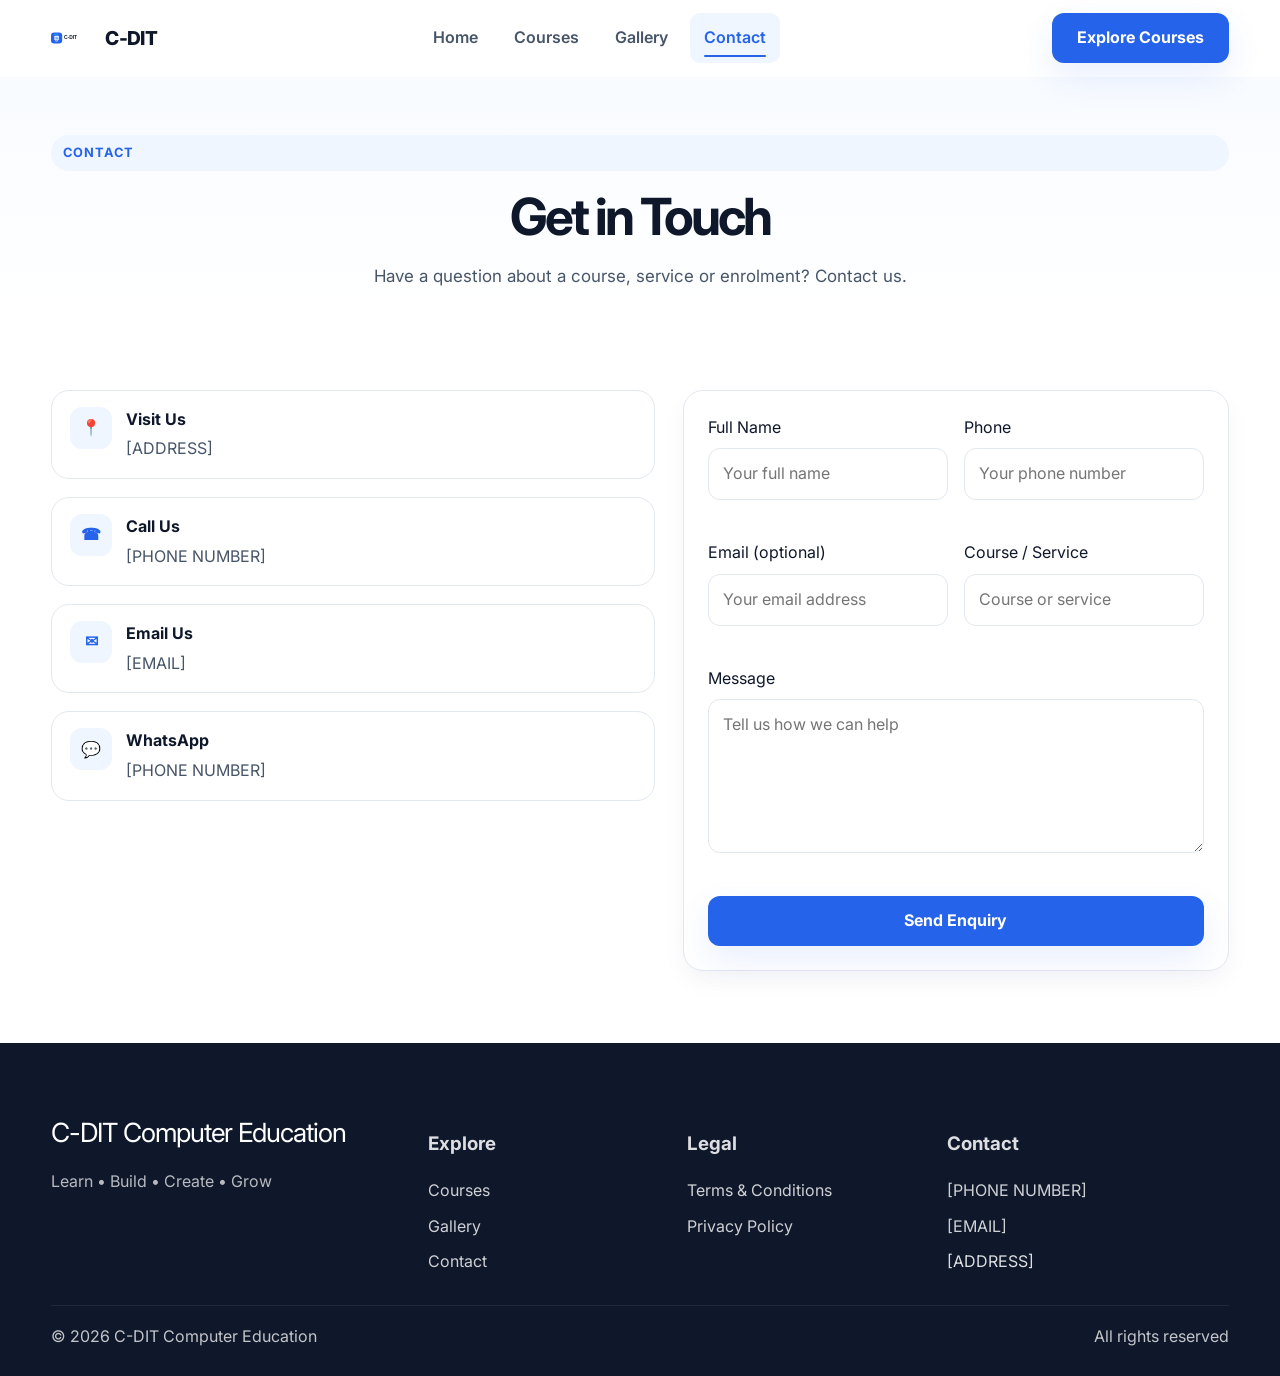
==== contact/index.html @ 84445de3 "firdt" ====
<!DOCTYPE html>
<html lang="en">
  <head>
    <meta charset="UTF-8" />
    <meta name="viewport" content="width=device-width, initial-scale=1.0" />
    <title>Get in Touch | C-DIT Computer Education</title>
    <meta name="description" content="Contact C-DIT Computer Education for course information, digital services, and enrolment guidance." />
    <link rel="icon" type="image/svg+xml" href="../assets/logo.svg" />
    <link rel="preconnect" href="https://fonts.googleapis.com" />
    <link rel="preconnect" href="https://fonts.gstatic.com" crossorigin />
    <link href="https://fonts.googleapis.com/css2?family=Inter:wght@400;500;600;700;800;900&display=swap" rel="stylesheet" />
    <link rel="stylesheet" href="../styles.css" />
  </head>
  <body>
    <header class="site-header" id="site-header">
      <div class="container header-inner">
        <a href="../index.html" class="brand"><img src="../assets/logo.svg" alt="C-DIT logo" class="brand-mark" /><span class="brand-text">C-DIT</span></a>
        <nav class="nav" aria-label="Main navigation">
          <a href="../index.html">Home</a>
          <a href="../courses/index.html">Courses</a>
          <a href="../gallery/index.html">Gallery</a>
          <a href="index.html" class="active">Contact</a>
        </nav>
        <a href="../courses/index.html" class="btn btn-primary nav-cta">Explore Courses</a>
        <button class="nav-toggle" aria-label="Open menu" aria-expanded="false">☰</button>
      </div>
      <div class="mobile-nav" id="mobile-nav">
        <div class="container mobile-nav-inner">
          <a href="../index.html">Home</a>
          <a href="../courses/index.html">Courses</a>
          <a href="../gallery/index.html">Gallery</a>
          <a href="index.html" class="active">Contact</a>
          <a href="../courses/index.html" class="btn btn-primary">Explore Courses</a>
        </div>
      </div>
    </header>

    <main>
      <section class="page-hero page-hero-compact">
        <div class="container page-hero-inner">
          <span class="eyebrow">Contact</span>
          <h1>Get in Touch</h1>
          <p class="section-intro" style="margin: 0 auto;">Have a question about a course, service or enrolment? Contact us.</p>
        </div>
      </section>

      <section class="section-small">
        <div class="container">
          <div class="contact-grid">
            <div class="contact-list">
              <div class="contact-card">
                <div class="contact-icon">📍</div>
                <div>
                  <strong>Visit Us</strong>
                  <span>[ADDRESS]</span>
                </div>
              </div>
              <div class="contact-card">
                <div class="contact-icon">☎</div>
                <div>
                  <strong>Call Us</strong>
                  <a href="tel:[PHONE NUMBER]">[PHONE NUMBER]</a>
                </div>
              </div>
              <div class="contact-card">
                <div class="contact-icon">✉</div>
                <div>
                  <strong>Email Us</strong>
                  <a href="mailto:[EMAIL]">[EMAIL]</a>
                </div>
              </div>
              <div class="contact-card">
                <div class="contact-icon">💬</div>
                <div>
                  <strong>WhatsApp</strong>
                  <a href="https://wa.me/[PHONE NUMBER]">[PHONE NUMBER]</a>
                </div>
              </div>
            </div>

            <form class="enquiry-form" id="contact-form" novalidate>
              <div class="form-grid">
                <div class="field-group">
                  <label for="contact-name">Full Name</label>
                  <input id="contact-name" class="field" name="name" type="text" placeholder="Your full name" />
                  <div class="error-text" data-error-for="name"></div>
                </div>
                <div class="field-group">
                  <label for="contact-phone">Phone</label>
                  <input id="contact-phone" class="field" name="phone" type="tel" placeholder="Your phone number" />
                  <div class="error-text" data-error-for="phone"></div>
                </div>
                <div class="field-group">
                  <label for="contact-email">Email (optional)</label>
                  <input id="contact-email" class="field" name="email" type="email" placeholder="Your email address" />
                  <div class="error-text" data-error-for="email"></div>
                </div>
                <div class="field-group">
                  <label for="contact-course">Course / Service</label>
                  <input id="contact-course" class="field" name="course" type="text" placeholder="Course or service" />
                  <div class="error-text" data-error-for="course"></div>
                </div>
                <div class="field-group wide">
                  <label for="contact-message">Message</label>
                  <textarea id="contact-message" class="field" name="message" rows="5" placeholder="Tell us how we can help"></textarea>
                  <div class="error-text" data-error-for="message"></div>
                </div>
              </div>
              <button type="submit" class="btn btn-primary" style="margin-top: 18px; width: 100%;">Send Enquiry</button>
              <div class="form-success" id="contact-success">Thanks! Your message has been prepared. Please use the contact details above for direct follow-up.</div>
            </form>
          </div>
        </div>
      </section>
    </main>

    <footer class="site-footer">
      <div class="container">
        <div class="footer-grid">
          <div>
            <div class="footer-brand">C-DIT Computer Education</div>
            <p class="footer-copy">Learn • Build • Create • Grow</p>
          </div>
          <div>
            <h3>Explore</h3>
            <ul class="footer-list">
              <li><a href="../courses/index.html">Courses</a></li>
              <li><a href="../gallery/index.html">Gallery</a></li>
              <li><a href="index.html">Contact</a></li>
            </ul>
          </div>
          <div>
            <h3>Legal</h3>
            <ul class="footer-list">
              <li><a href="../terms/index.html">Terms &amp; Conditions</a></li>
              <li><a href="../privacy/index.html">Privacy Policy</a></li>
            </ul>
          </div>
          <div>
            <h3>Contact</h3>
            <ul class="footer-list">
              <li><a href="tel:[PHONE NUMBER]">[PHONE NUMBER]</a></li>
              <li><a href="mailto:[EMAIL]">[EMAIL]</a></li>
              <li><span>[ADDRESS]</span></li>
            </ul>
          </div>
        </div>
        <div class="footer-meta"><span>© 2026 C-DIT Computer Education</span><span>All rights reserved</span></div>
      </div>
    </footer>

    <script src="../script.js"></script>
    <script>
      const validateField = (fieldName, value) => {
        const actual = (value || '').trim();
        if (fieldName === 'name' && actual.length < 2) return 'Please enter your name.';
        if (fieldName === 'phone' && actual.length < 7) return 'Please enter a valid phone number.';
        if (fieldName === 'course' && actual.length < 2) return 'Please tell us which course or service you need.';
        if (fieldName === 'message' && actual.length < 10) return 'Please add a short message.';
        if (fieldName === 'email' && actual && !/^[^\s@]+@[^\s@]+\.[^\s@]+$/.test(actual)) return 'Please enter a valid email address.';
        return '';
      };
      const contactForm = document.getElementById('contact-form');
      const successBox = document.getElementById('contact-success');
      contactForm.addEventListener('submit', (event) => {
        event.preventDefault();
        const entries = new FormData(contactForm);
        let hasError = false;
        [...entries.keys()].forEach((key) => {
          const value = String(entries.get(key) || '');
          const message = validateField(key, value);
          const input = document.querySelector(`[name="${key}"]`);
          const errorNode = document.querySelector(`[data-error-for="${key}"]`);
          if (input) input.classList.toggle('invalid', Boolean(message));
          if (errorNode) errorNode.textContent = message;
          if (message) hasError = true;
        });
        if (hasError) {
          successBox.classList.remove('visible');
          return;
        }
        successBox.classList.add('visible');
        contactForm.reset();
      });
    </script>
  </body>
</html>
---- styles.css ----
:root {
  --primary: #2563EB;
  --primary-dark: #1D4ED8;
  --primary-light: #DBEAFE;
  --primary-pale: #EFF6FF;
  --secondary: #06B6D4;
  --secondary-light: #ECFEFF;
  --accent: #38BDF8;
  --background: #FFFFFF;
  --surface: #F8FAFC;
  --surface-alt: #F1F5F9;
  --text-primary: #0F172A;
  --text-secondary: #475569;
  --text-muted: #64748B;
  --border: #E2E8F0;
  --success: #16A34A;
  --warning: #F59E0B;
  --error: #DC2626;
  --shadow-soft: 0 12px 30px rgba(15, 23, 42, 0.08);
  --shadow-card: 0 14px 35px rgba(37, 99, 235, 0.10);
  --radius-xs: 8px;
  --radius-sm: 12px;
  --radius-md: 16px;
  --radius-lg: 22px;
  --max-width: 1200px;
  --transition: 220ms ease;
}

* { box-sizing: border-box; }
html { scroll-behavior: smooth; }
body {
  margin: 0;
  font-family: 'Inter', 'Segoe UI', sans-serif;
  background: var(--background);
  color: var(--text-primary);
  line-height: 1.6;
}
img { max-width: 100%; display: block; }
a { color: inherit; text-decoration: none; }
button, input, select, textarea { font: inherit; }
.container { max-width: var(--max-width); width: min(92vw, var(--max-width)); margin: 0 auto; }
.section { padding: 96px 0; }
.section-small { padding: 72px 0; }
.eyebrow {
  display: inline-flex;
  align-items: center;
  gap: 8px;
  padding: 8px 12px;
  border-radius: 999px;
  background: var(--primary-pale);
  color: var(--primary);
  font-size: 0.8rem;
  font-weight: 700;
  letter-spacing: 0.08em;
  text-transform: uppercase;
}
.section-heading {
  margin: 16px 0 12px;
  font-size: clamp(2rem, 3vw, 3rem);
  line-height: 1.1;
  letter-spacing: -0.04em;
}
.section-intro { font-size: 1.06rem; color: var(--text-secondary); max-width: 760px; }
.btn {
  display: inline-flex;
  align-items: center;
  justify-content: center;
  gap: 10px;
  min-height: 50px;
  padding: 0 24px;
  border: 1px solid transparent;
  border-radius: 12px;
  transition: transform var(--transition), background var(--transition), border-color var(--transition), box-shadow var(--transition), color var(--transition);
  font-weight: 700;
  cursor: pointer;
}
.btn:hover, .btn:focus-visible { transform: translateY(-1px); }
.btn:focus-visible, .field:focus-visible, .nav-toggle:focus-visible, .chip:focus-visible { outline: 3px solid rgba(37, 99, 235, 0.18); outline-offset: 2px; }
.btn-primary {
  background: var(--primary);
  color: white;
  box-shadow: var(--shadow-card);
}
.btn-primary:hover, .btn-primary:focus-visible { background: var(--primary-dark); }
.btn-secondary {
  background: white;
  color: var(--primary);
  border-color: var(--primary-light);
}
.btn-secondary:hover, .btn-secondary:focus-visible { background: var(--primary-pale); }
.btn-text {
  background: transparent;
  color: var(--primary);
  padding-left: 0;
  padding-right: 0;
}

.site-header {
  position: sticky;
  top: 0;
  z-index: 100;
  background: rgba(255,255,255,0.92);
  backdrop-filter: blur(12px);
  border-bottom: 1px solid transparent;
  transition: background var(--transition), border-color var(--transition), box-shadow var(--transition);
}
.site-header.scrolled {
  background: rgba(255,255,255,0.98);
  border-color: var(--border);
  box-shadow: 0 10px 24px rgba(15, 23, 42, 0.06);
}
.header-inner {
  display: flex;
  align-items: center;
  justify-content: space-between;
  min-height: 76px;
  gap: 20px;
}
.brand {
  display: inline-flex;
  align-items: center;
  gap: 12px;
  font-weight: 800;
  letter-spacing: -0.04em;
}
.brand-mark { width: 42px; height: 42px; border-radius: 12px; }
.brand-text { font-size: 1.2rem; }
.nav {
  display: flex;
  align-items: center;
  gap: 8px;
}
.nav a {
  position: relative;
  padding: 12px 14px;
  color: var(--text-secondary);
  font-weight: 600;
  transition: color var(--transition), background var(--transition);
  border-radius: 10px;
}
.nav a:hover, .nav a:focus-visible { color: var(--primary); background: var(--primary-pale); }
.nav a.active { color: var(--primary); background: var(--primary-pale); }
.nav a.active::after {
  content: "";
  position: absolute;
  bottom: 6px;
  left: 14px;
  right: 14px;
  height: 2px;
  border-radius: 999px;
  background: var(--primary);
}
.nav-cta {
  margin-left: 10px;
}
.nav-toggle {
  display: none;
  width: 48px;
  height: 48px;
  border: 1px solid var(--border);
  border-radius: 12px;
  background: white;
  color: var(--text-primary);
  cursor: pointer;
}
.mobile-nav {
  display: none;
  border-top: 1px solid var(--border);
  background: rgba(255,255,255,0.98);
}
.mobile-nav.open { display: block; }
.mobile-nav-inner { padding: 14px 0 20px; display: grid; gap: 8px; }
.mobile-nav a { display: block; padding: 12px 14px; border-radius: 10px; color: var(--text-secondary); font-weight: 600; }
.mobile-nav a.active { background: var(--primary-pale); color: var(--primary); }
.mobile-nav .btn { width: 100%; margin-top: 8px; }

main { overflow: hidden; }
.hero {
  padding: 72px 0 44px;
  background: linear-gradient(180deg, #ffffff 0%, #f8fbff 100%);
}
.hero-grid {
  display: grid;
  grid-template-columns: 1.05fr 0.95fr;
  align-items: center;
  gap: 48px;
}
.hero-copy { max-width: 620px; }
.hero h1 {
  margin: 18px 0 18px;
  font-size: clamp(2.8rem, 5vw, 5rem);
  line-height: 0.96;
  letter-spacing: -0.07em;
}
.hero h1 .gradient-text {
  color: var(--primary);
}
.hero p {
  margin: 0 0 30px;
  color: var(--text-secondary);
  font-size: 1.08rem;
  max-width: 580px;
}
.hero-actions { display: flex; gap: 14px; flex-wrap: wrap; }
.hero-visual {
  position: relative;
  min-height: 520px;
  display: grid;
  place-items: center;
}
.hero-frame {
  position: relative;
  width: min(100%, 560px);
  aspect-ratio: 1.08;
  border-radius: 28px;
  background: linear-gradient(135deg, #eff6ff 0%, #dbeafe 100%);
  border: 1px solid rgba(37, 99, 235, 0.08);
  box-shadow: var(--shadow-soft);
  overflow: hidden;
}
.bg-blobs {
  position: absolute;
  inset: 0;
  background: radial-gradient(circle at 20% 20%, rgba(59,130,246,0.14), transparent 32%), radial-gradient(circle at 75% 30%, rgba(6,182,212,0.12), transparent 30%), radial-gradient(circle at 50% 80%, rgba(56,189,248,0.18), transparent 36%);
}
.hero-card {
  position: absolute;
  display: flex;
  align-items: center;
  gap: 12px;
  padding: 12px 16px;
  border-radius: 14px;
  border: 1px solid rgba(37, 99, 235, 0.12);
  background: rgba(255,255,255,0.88);
  backdrop-filter: blur(10px);
  box-shadow: 0 12px 24px rgba(15, 23, 42, 0.08);
  font-weight: 700;
  color: var(--text-primary);
}
.card-top { top: 38px; left: 26px; }
.card-mid { top: 155px; right: 26px; }
.card-bottom { bottom: 54px; left: 42px; }
.hero-icon {
  width: 36px;
  height: 36px;
  border-radius: 12px;
  display: grid;
  place-items: center;
  background: var(--primary-light);
  color: var(--primary);
  font-weight: 800;
}
.device {
  position: absolute;
  left: 50%;
  bottom: 42px;
  transform: translateX(-50%);
  width: min(82%, 440px);
  border-radius: 20px;
  background: white;
  border: 1px solid rgba(148,163,184,0.25);
  box-shadow: 0 30px 42px rgba(15,23,42,0.12);
  padding: 18px 18px 14px;
}
.device-header {
  height: 12px;
  width: 120px;
  border-radius: 999px;
  background: linear-gradient(90deg, #dbeafe 0%, #cbd5e1 100%);
  margin: 0 auto 14px;
}
.device-body {
  background: linear-gradient(180deg, #f8fafc 0%, #eef4ff 100%);
  border-radius: 16px;
  padding: 18px 16px 12px;
}
.code-bars {
  display: grid;
  gap: 10px;
}
.code-bar {
  display: flex;
  gap: 8px;
  align-items: center;
}
.code-pill {
  height: 12px; border-radius: 999px; background: linear-gradient(90deg, #93c5fd 0%, #60a5fa 100%);
}
.code-pill:nth-child(1) { width: 42%; }
.code-pill:nth-child(2) { width: 70%; }
.code-pill:nth-child(3) { width: 64%; }
.code-pill:nth-child(4) { width: 52%; }
.lesson-row {
  display: grid;
  grid-template-columns: 1fr 1fr;
  gap: 12px;
  margin-top: 14px;
}
.lesson-box {
  background: white;
  border: 1px solid var(--border);
  border-radius: 12px;
  padding: 12px;
}
.lesson-box .label { display: block; font-size: 0.7rem; text-transform: uppercase; color: var(--text-muted); letter-spacing: 0.08em; }
.lesson-box strong { display: block; margin-top: 4px; font-size: 1.1rem; }

.marquee-wrap {
  border-top: 1px solid var(--border);
  border-bottom: 1px solid var(--border);
  background: var(--surface);
  overflow: hidden;
}
.marquee {
  display: flex;
  align-items: center;
  gap: 18px;
  min-width: max-content;
  white-space: nowrap;
  padding: 18px 0;
  animation: marquee-scroll 24s linear infinite;
}
.marquee:hover { animation-play-state: paused; }
.marquee span {
  display: inline-flex;
  align-items: center;
  gap: 8px;
  padding: 9px 16px;
  border: 1px solid var(--border);
  border-radius: 999px;
  background: white;
  color: var(--text-secondary);
  font-weight: 600;
}
.marquee-dot { width: 8px; height: 8px; border-radius: 999px; background: var(--primary); }
@keyframes marquee-scroll { from { transform: translateX(0); } to { transform: translateX(-50%); } }

.section-header { margin-bottom: 30px; }
.course-grid, .service-grid, .why-grid, .gallery-grid, .feature-grid, .info-grid, .stat-grid { display: grid; gap: 22px; }
.course-grid { grid-template-columns: repeat(3, minmax(0, 1fr)); }
.service-grid { grid-template-columns: repeat(4, minmax(0, 1fr)); }
.why-grid { grid-template-columns: repeat(4, minmax(0, 1fr)); }
.gallery-grid { grid-template-columns: repeat(12, minmax(0, 1fr)); }
.feature-grid { grid-template-columns: repeat(2, minmax(0, 1fr)); }
.info-grid { grid-template-columns: repeat(2, minmax(0, 1fr)); }

.course-card {
  background: white;
  border: 1px solid var(--border);
  border-radius: 20px;
  overflow: hidden;
  box-shadow: 0 10px 18px rgba(15, 23, 42, 0.03);
  transition: transform var(--transition), box-shadow var(--transition), border-color var(--transition);
}
.course-card:hover { transform: translateY(-4px); border-color: rgba(37,99,235,0.28); box-shadow: var(--shadow-card); }
.course-card img { width: 100%; height: 240px; object-fit: cover; transition: transform 400ms ease; }
.course-card:hover img { transform: scale(1.03); }
.course-card-content { padding: 20px; }
.course-meta { display: flex; align-items: center; justify-content: space-between; gap: 10px; margin-bottom: 12px; color: var(--text-muted); font-size: 0.78rem; letter-spacing: 0.02em; }
.badge {
  display: inline-flex;
  align-items: center;
  padding: 6px 10px;
  border-radius: 999px;
  background: var(--primary-light);
  color: var(--primary);
  font-weight: 700;
  letter-spacing: 0.06em;
  text-transform: uppercase;
  font-size: 0.72rem;
}
.course-card h3, .service-card h3, .why-card h3, .info-card h3, .stat-card h3 { margin: 0 0 10px; font-size: 1.35rem; letter-spacing: -0.03em; }
.course-card p, .service-card p, .why-card p, .info-card p { margin: 0; color: var(--text-secondary); }
.course-card-footer {
  display: flex;
  align-items: center;
  justify-content: space-between;
  margin-top: 20px;
  padding-top: 12px;
  border-top: 1px solid var(--border);
  color: var(--primary);
  font-weight: 700;
}
.link-arrow { letter-spacing: -0.02em; }

.service-card, .why-card, .info-card, .stat-card {
  background:white; border:1px solid var(--border); border-radius:20px; padding:24px; box-shadow:0 8px 18px rgba(15,23,42,0.02);
}
.service-card .icon, .why-card .icon {
  width: 52px; height: 52px; border-radius: 14px; background: var(--primary-pale); color: var(--primary); display: grid; place-items: center; font-size: 1.3rem; margin-bottom: 18px;
}
.service-card h3, .why-card h3 { font-size: 1.25rem; }

.why-featured {
  grid-column: span 2;
  background: linear-gradient(135deg, #eff6ff 0%, #ffffff 60%);
}
.why-featured .icon { width: 62px; height: 62px; }

.gallery-preview { margin-top: 18px; }
.gallery-grid { grid-template-columns: repeat(12, minmax(0, 1fr)); gap: 18px; }
.gallery-item.large { grid-column: span 7; }
.gallery-item.medium { grid-column: span 5; }
.gallery-item.small { grid-column: span 4; }
.gallery-item {
  position: relative; overflow: hidden; border-radius: 18px; min-height: 250px; box-shadow: var(--shadow-soft);
}
.gallery-item img { width:100%; height:100%; object-fit:cover; transition: transform 400ms ease; }
.gallery-item:hover img { transform: scale(1.04); }
.gallery-overlay {
  position:absolute; inset:0; background:linear-gradient(180deg, rgba(15,23,42,0.06), rgba(15,23,42,0.52));
  display:flex; align-items:flex-end; justify-content:flex-start; padding:18px; color:white; font-weight:700; letter-spacing:-0.03em;
}
.gallery-button { margin-top: 22px; }

.contact-panel {
  background: linear-gradient(135deg, #eff6ff 0%, #ffffff 100%);
  border:1px solid var(--border); border-radius:28px; padding:36px; box-shadow: var(--shadow-soft);
}
.contact-grid {
  display:grid; grid-template-columns: 1.05fr 0.95fr; gap: 28px; align-items: start;
}
.contact-list { display:grid; gap:18px; }
.contact-card {
  background:white; border:1px solid var(--border); border-radius:18px; padding:16px 18px; display:flex; gap:14px; align-items:flex-start;
}
.contact-icon {
  width: 42px; height:42px; border-radius:12px; background:var(--primary-pale); display:grid; place-items: center; color:var(--primary); font-weight:800;
}
.contact-card strong { display:block; margin-bottom: 4px; }
.contact-card span, .contact-card a { color: var(--text-secondary); }

.enquiry-form {
  background:white; border:1px solid var(--border); border-radius:20px; padding:24px; box-shadow:0 10px 24px rgba(15,23,42,0.04);
}
.form-grid { display:grid; grid-template-columns: repeat(2, minmax(0,1fr)); gap: 16px; }
.field-group { display:grid; gap:8px; }
.field-group.wide { grid-column: 1 / -1; }
.field {
  width:100%; min-height: 48px; border-radius: 12px; border:1px solid var(--border); background:#fff; padding: 12px 14px; color: var(--text-primary);
}
.field:focus { border-color: var(--primary); box-shadow: 0 0 0 4px rgba(37,99,235,0.08); }
.field.invalid { border-color: var(--error); background: rgba(220,38,38,0.02); }
.error-text { color: var(--error); font-size: 0.85rem; min-height: 1.2em; }
.form-success {
  display:none; margin-top: 14px; background: rgba(22,163,74,0.08); border:1px solid rgba(22,163,74,0.2); color: var(--success); border-radius: 12px; padding:12px 14px; font-weight:600;
}
.form-success.visible { display:block; }

.site-footer {
  background: #0f172a;
  color: rgba(255,255,255,0.86);
  padding: 68px 0 26px;
}
.footer-grid {
  display:grid; grid-template-columns: 1.5fr 1fr 1fr 1.2fr;
  gap:24px;
}
.footer-brand { font-size: 1.65rem; letter-spacing:-0.04em; color:white; margin-bottom: 10px; }
.footer-copy { color: rgba(255,255,255,0.7); max-width: 320px; }
.footer-list { list-style:none; padding:0; margin:0; display:grid; gap:10px; }
.footer-list a { color: rgba(255,255,255,0.8); }
.footer-list a:hover { color: white; }
.footer-meta { margin-top: 30px; padding-top: 18px; border-top: 1px solid rgba(255,255,255,0.08); display:flex; justify-content:space-between; gap:14px; flex-wrap: wrap; color: rgba(255,255,255,0.75); }

.page-hero {
  padding: 70px 0 40px;
  background: linear-gradient(180deg, #f8fbff 0%, #ffffff 100%);
}
.page-hero-compact { padding: 58px 0 28px; }
.page-hero-inner {
  display: grid;
  gap: 18px;
  text-align: center;
}
.page-hero h1 {
  margin: 0;
  font-size: clamp(2.2rem, 4vw, 4rem);
  line-height: 1.08;
  letter-spacing: -0.06em;
}

.catalogue-tools {
  display:flex; gap:16px; flex-wrap:wrap; align-items:center; justify-content:space-between; margin-bottom: 28px;
}
.search-wrap {
  position:relative; flex:1; min-width: 240px; max-width: 420px;
}
.search-wrap input { width:100%; }
.search-icon { position:absolute; left:14px; top:50%; transform:translateY(-50%); color:var(--text-muted); font-size:1.1rem; }
.search-wrap input { padding-left: 42px; }
.filter-row { display:flex; gap:12px; flex-wrap:wrap; }
.filter-row .field { min-width: 150px; }
.category-tabs {
  display:flex; flex-wrap:wrap; gap:10px; margin: 0 0 26px;
}
.category-tab {
  border:1px solid var(--border); background:white; color:var(--text-secondary); padding:10px 16px; border-radius:999px; font-weight:700; cursor:pointer; transition:all var(--transition);
}
.category-tab:hover, .category-tab:focus-visible { border-color: rgba(37,99,235,0.25); color: var(--primary); }
.category-tab.active {
  background: var(--primary-pale); border-color: rgba(37,99,235,0.25); color: var(--primary);
}
.course-results { margin-top: 30px; }
.course-group {
  margin-bottom: 28px;
}
.course-group-head {
  display:flex; justify-content:space-between; align-items:center; gap:12px; margin-bottom:16px; flex-wrap:wrap;
}
.course-group-head h3 {
  margin:0; font-size:1.5rem; letter-spacing:-0.04em;
}
.empty-state {
  padding:30px; border:1px dashed var(--border); border-radius:20px; background:var(--surface);
  text-align:center; color:var(--text-secondary);
}
.empty-state h3 { margin:0 0 8px; font-size:1.5rem; color:var(--text-primary); }

.recommended-list {
  display:grid; grid-template-columns: repeat(4, minmax(0,1fr)); gap:22px;
}
.recommended-card {
  background: linear-gradient(180deg, #ffffff 0%, #f8fbff 100%);
  border:1px solid rgba(37,99,235,0.14); border-radius:20px; padding:20px; box-shadow: 0 12px 24px rgba(37,99,235,0.06);
}
.recommended-card h3 { margin: 8px 0 8px; }
.recommended-card .mini-meta { display:flex; gap:8px; flex-wrap:wrap; color:var(--text-muted); font-size:0.8rem; }

.course-detail-wrap {
  display:grid; grid-template-columns: 1.1fr 0.9fr; gap:28px; align-items:start; padding-top:12px;
}
.course-detail-visual { position:relative; }
.course-detail-visual img { width:100%; height:480px; object-fit:cover; border-radius:24px; box-shadow: var(--shadow-soft); }
.course-detail-card {
  background:white; border:1px solid var(--border); border-radius:24px; padding:24px; box-shadow: var(--shadow-soft);
}
.meta-list { display:grid; gap:16px; margin-top:16px; }
.meta-row {
  display:flex; justify-content:space-between; gap:12px; padding-bottom:12px; border-bottom:1px solid var(--border);
}
.meta-row strong { color: var(--text-primary); }
.meta-row span { color: var(--text-secondary); }
.outcome-list, .module-list, .audience-list { list-style:none; padding:0; margin:14px 0 0; display:grid; gap:12px; }
.outcome-list li, .module-list li, .audience-list li { display:flex; gap:12px; align-items:flex-start; color: var(--text-secondary); }
.checkmark { color: var(--success); font-size: 1.3rem; font-weight: 800; }
.accordion-section { margin-top: 22px; }
.accordion-item {
  border:1px solid var(--border); border-radius:14px; background:#fff; overflow:hidden; margin-bottom: 12px;
}
.accordion-header {
  width:100%; background:none; border:0; display:flex; justify-content:space-between; align-items:center; padding:16px 18px; font-weight:700; color:var(--text-primary); text-align:left; cursor:pointer;
}
.accordion-item .accordion-header span { transition: transform var(--transition); }
.accordion-item.open .accordion-header span { transform: rotate(45deg); }
.accordion-content {
  display: none;
  padding: 0 18px 18px;
  color: var(--text-secondary);
}
.accordion-item.open .accordion-content { display: block; }

.gallery-page .toolbar { display:flex; gap:12px; flex-wrap:wrap; justify-content:center; margin-bottom: 30px; }
.chip {
  background: white; border:1px solid var(--border); color: var(--text-secondary); padding: 10px 14px; border-radius:999px; font-weight:600; cursor:pointer;
}
.chip.active { background: var(--primary-pale); border-color: rgba(37,99,235,0.2); color: var(--primary); }
.gallery-masonry { columns: 3 240px; column-gap: 18px; }
.gallery-masonry .gallery-item { break-inside: avoid; margin-bottom: 18px; min-height: 220px; }

.lightbox {
  position: fixed; inset: 0; background: rgba(15, 23, 42, 0.78); display:none; align-items:center; justify-content:center; padding:20px; z-index: 200;
}
.lightbox.open { display:flex; }
.lightbox-content {
  position: relative; width: min(92vw, 980px); background: #fff; border-radius: 22px; overflow: hidden; box-shadow: var(--shadow-soft);
}
.lightbox-content img { width:100%; max-height:78vh; object-fit:cover; }
.lightbox-close, .lightbox-prev, .lightbox-next {
  position:absolute; top:50%; transform:translateY(-50%); width:42px; height:42px; border:none; border-radius:50%; background: rgba(15, 23, 42, 0.7); color:white; cursor:pointer; font-size:1.4rem;
}
.lightbox-close { top: 18px; right:18px; transform:none; }
.lightbox-prev { left: 18px; }
.lightbox-next { right: 18px; }

.legal-document {
  max-width: 920px; margin: 0 auto;
  background: white; border:1px solid var(--border); border-radius:26px; padding: 32px 28px; box-shadow: var(--shadow-soft);
}
.legal-document h2 { margin-top: 28px; font-size: 1.35rem; letter-spacing:-0.03em; }
.legal-document p, .legal-document li { color: var(--text-secondary); }
.legal-document ul { padding-left: 20px; }

.not-found {
  min-height: 70vh; display:grid; place-items:center; padding:60px 20px;
}
.not-found-card {
  max-width: 620px; background: linear-gradient(135deg, #ffffff 0%, #f8fbff 100%); border:1px solid var(--border); border-radius:26px; padding:40px 30px; text-align:center; box-shadow: var(--shadow-soft);
}
.not-found-card h1 { font-size: clamp(3rem, 8vw, 6rem); margin: 0 0 10px; color: var(--primary); }

@media (max-width: 1030px) {
  .course-grid { grid-template-columns: repeat(2, minmax(0, 1fr)); }
  .service-grid { grid-template-columns: repeat(2, minmax(0, 1fr)); }
  .why-grid { grid-template-columns: repeat(2, minmax(0, 1fr)); }
  .recommended-list { grid-template-columns: repeat(2, minmax(0,1fr)); }
  .course-detail-wrap, .contact-grid, .hero-grid { grid-template-columns: 1fr; }
  .hero-visual { order: -1; }
  .footer-grid { grid-template-columns: repeat(2, minmax(0, 1fr)); }
}

@media (max-width: 760px) {
  .nav { display:none; }
  .nav-toggle { display:inline-grid; place-items: center; }
  .section { padding: 74px 0; }
  .hero { padding-top: 36px; }
  .hero h1 { font-size: clamp(2.5rem, 12vw, 4rem); }
  .hero-actions { flex-direction: column; align-items: stretch; }
  .btn { width: 100%; }
  .course-grid, .service-grid, .why-grid, .recommended-list, .form-grid, .info-grid, .footer-grid { grid-template-columns: 1fr; }
  .gallery-grid { grid-template-columns: 1fr; }
  .gallery-item.large, .gallery-item.medium, .gallery-item.small { grid-column: auto; }
  .catalogue-tools { flex-direction: column; align-items: stretch; }
  .search-wrap { max-width: none; }
  .filter-row { display:grid; grid-template-columns:1fr; }
  .contact-panel { padding: 20px 16px; }
  .legal-document { padding: 22px 18px; }
}

@media (prefers-reduced-motion: reduce) {
  *, *::before, *::after { animation-duration: 0.01ms !important; animation-iteration-count: 1 !important; transition-duration: 0.01ms !important; scroll-behavior: auto !important; }
}
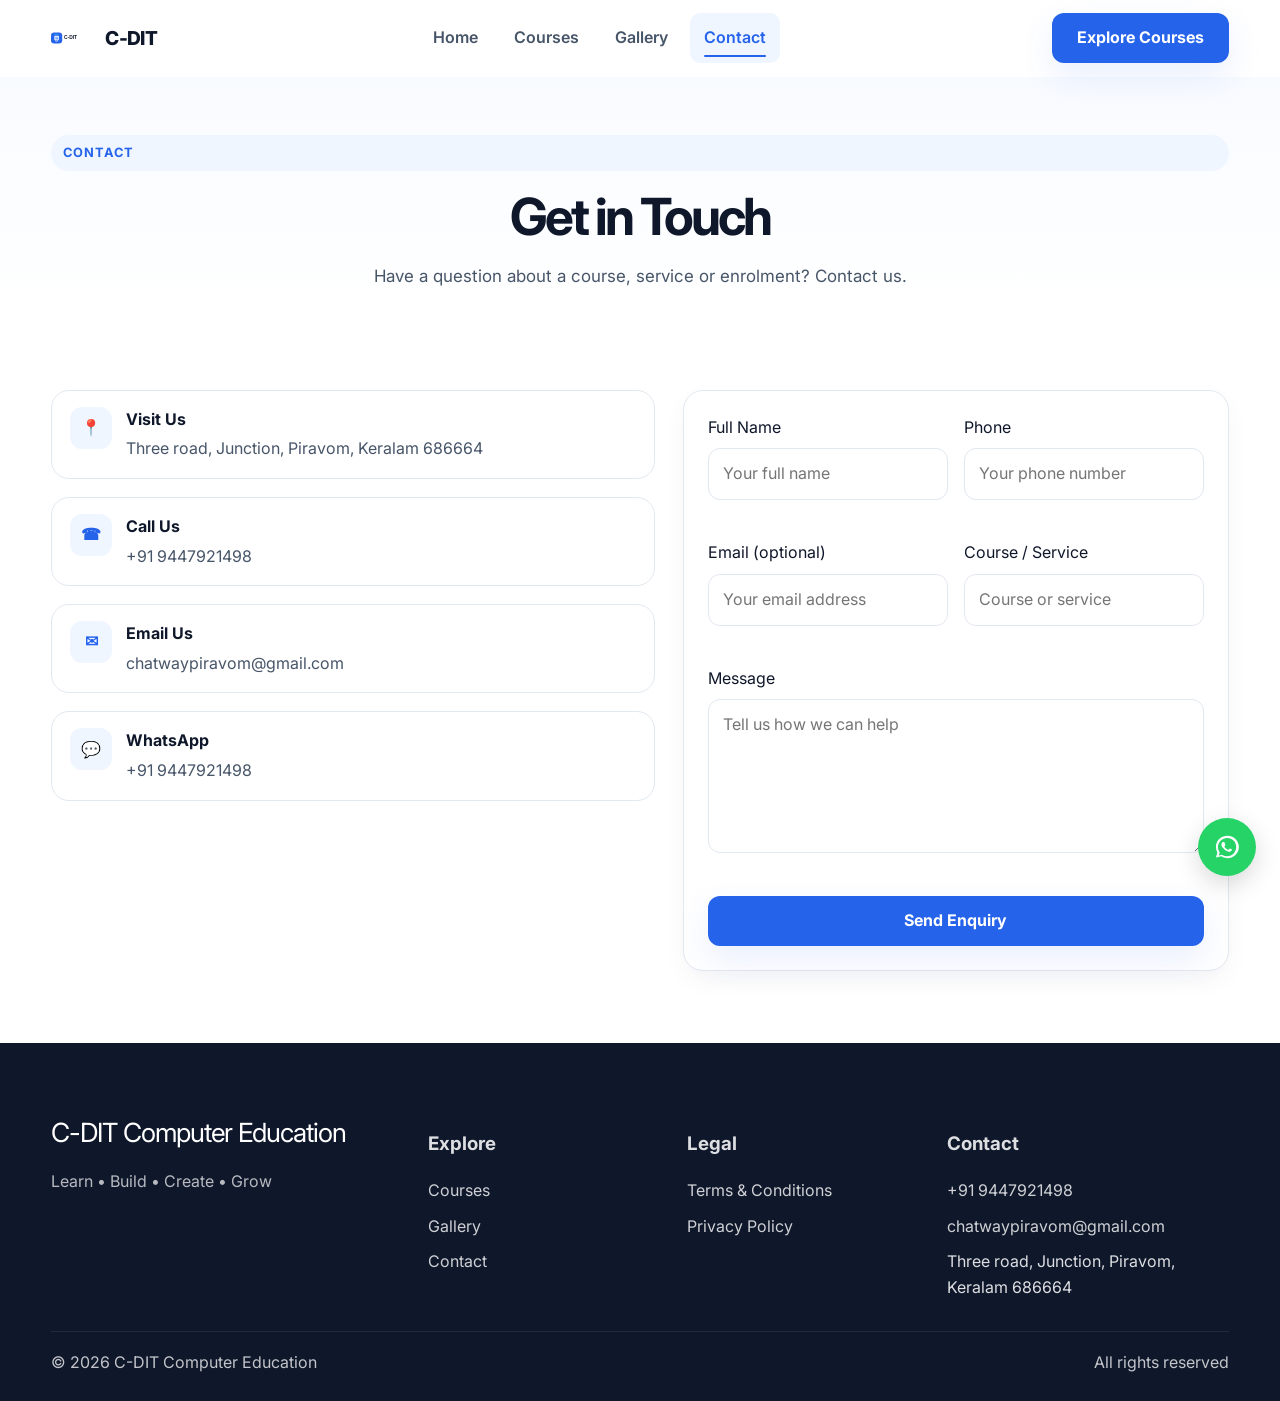
==== commit 1f6eac93: "whats app rout set, now mobile rout  mobile opt pending" ====
--- a/contact/index.html
+++ b/contact/index.html
@@ -52,28 +52,28 @@
                 <div class="contact-icon">📍</div>
                 <div>
                   <strong>Visit Us</strong>
-                  <span>[ADDRESS]</span>
+                  <span>Three road, Junction, Piravom, Keralam 686664</span>
                 </div>
               </div>
               <div class="contact-card">
                 <div class="contact-icon">☎</div>
                 <div>
                   <strong>Call Us</strong>
-                  <a href="tel:[PHONE NUMBER]">[PHONE NUMBER]</a>
+                  <a href="tel:+919447921498">+91 9447921498</a>
                 </div>
               </div>
               <div class="contact-card">
                 <div class="contact-icon">✉</div>
                 <div>
                   <strong>Email Us</strong>
-                  <a href="mailto:[EMAIL]">[EMAIL]</a>
+                  <a href="mailto:chatwaypiravom@gmail.com">chatwaypiravom@gmail.com</a>
                 </div>
               </div>
               <div class="contact-card">
                 <div class="contact-icon">💬</div>
                 <div>
                   <strong>WhatsApp</strong>
-                  <a href="https://wa.me/[PHONE NUMBER]">[PHONE NUMBER]</a>
+                  <a href="https://wa.me/919447921498">+91 9447921498</a>
                 </div>
               </div>
             </div>
@@ -139,9 +139,9 @@
           <div>
             <h3>Contact</h3>
             <ul class="footer-list">
-              <li><a href="tel:[PHONE NUMBER]">[PHONE NUMBER]</a></li>
-              <li><a href="mailto:[EMAIL]">[EMAIL]</a></li>
-              <li><span>[ADDRESS]</span></li>
+              <li><a href="tel:+919447921498">+91 9447921498</a></li>
+              <li><a href="mailto:chatwaypiravom@gmail.com">chatwaypiravom@gmail.com</a></li>
+              <li><span>Three road, Junction, Piravom, Keralam 686664</span></li>
             </ul>
           </div>
         </div>
--- a/styles.css
+++ b/styles.css
@@ -23,6 +23,9 @@
   --radius-md: 16px;
   --radius-lg: 22px;
   --max-width: 1200px;
+  --z-navbar: 100;
+  --z-whatsapp: 1000;
+  --z-modal: 2000;
   --transition: 220ms ease;
 }
 
@@ -53,6 +56,38 @@
   font-weight: 700;
   letter-spacing: 0.08em;
   text-transform: uppercase;
+}
+.whatsapp-floating-button {
+  position: fixed;
+  right: 24px;
+  bottom: 24px;
+  z-index: var(--z-whatsapp);
+  display: inline-flex;
+  align-items: center;
+  justify-content: center;
+  width: 58px;
+  height: 58px;
+  padding: 0;
+  border-radius: 50%;
+  background: #25D366;
+  box-shadow: 0 8px 24px rgba(0, 0, 0, 0.15);
+  transition: transform 0.25s ease, box-shadow 0.25s ease;
+}
+.whatsapp-floating-button img {
+  width: 28px;
+  height: 28px;
+}
+.whatsapp-floating-button:hover,
+.whatsapp-floating-button:focus-visible {
+  transform: translateY(-3px) scale(1.04);
+  box-shadow: 0 11px 28px rgba(0, 0, 0, 0.2);
+}
+.whatsapp-floating-button:active {
+  transform: scale(0.95);
+}
+.whatsapp-floating-button:focus-visible {
+  outline: 3px solid rgba(37, 211, 102, 0.35);
+  outline-offset: 3px;
 }
 .section-heading {
   margin: 16px 0 12px;
@@ -311,14 +346,21 @@
   background: var(--surface);
   overflow: hidden;
 }
+.marquee-wrap > .container {
+  width: 100%;
+  max-width: none;
+  overflow: hidden;
+}
 .marquee {
   display: flex;
   align-items: center;
   gap: 18px;
-  min-width: max-content;
+  width: max-content;
   white-space: nowrap;
   padding: 18px 0;
-  animation: marquee-scroll 24s linear infinite;
+  animation: marquee-scroll 56s linear infinite;
+  animation-iteration-count: infinite;
+  will-change: transform;
 }
 .marquee:hover { animation-play-state: paused; }
 .marquee span {
@@ -333,7 +375,13 @@
   font-weight: 600;
 }
 .marquee-dot { width: 8px; height: 8px; border-radius: 999px; background: var(--primary); }
-@keyframes marquee-scroll { from { transform: translateX(0); } to { transform: translateX(-50%); } }
+@keyframes marquee-scroll {
+  from { transform: translate3d(0, 0, 0); }
+  to { transform: translate3d(-50%, 0, 0); }
+}
+@media (prefers-reduced-motion: reduce) {
+  .marquee { animation: none; }
+}
 
 .section-header { margin-bottom: 30px; }
 .course-grid, .service-grid, .why-grid, .gallery-grid, .feature-grid, .info-grid, .stat-grid { display: grid; gap: 22px; }
@@ -345,12 +393,27 @@
 .info-grid { grid-template-columns: repeat(2, minmax(0, 1fr)); }
 
 .course-card {
+  position: relative;
   background: white;
   border: 1px solid var(--border);
   border-radius: 20px;
-  overflow: hidden;
+  overflow: visible;
   box-shadow: 0 10px 18px rgba(15, 23, 42, 0.03);
   transition: transform var(--transition), box-shadow var(--transition), border-color var(--transition);
+}
+.psc-approved-badge {
+  position: absolute;
+  z-index: 2;
+  top: -28px;
+  right: -24px;
+  width: 88px !important;
+  height: 88px !important;
+  object-fit: contain !important;
+  pointer-events: none;
+  filter: drop-shadow(0 4px 5px rgba(15, 23, 42, 0.18));
+}
+.course-card > img:not(.psc-approved-badge) {
+  border-radius: 19px 19px 0 0;
 }
 .course-card:hover { transform: translateY(-4px); border-color: rgba(37,99,235,0.28); box-shadow: var(--shadow-card); }
 .course-card img { width: 100%; height: 240px; object-fit: cover; transition: transform 400ms ease; }
@@ -569,7 +632,7 @@
 .gallery-masonry .gallery-item { break-inside: avoid; margin-bottom: 18px; min-height: 220px; }
 
 .lightbox {
-  position: fixed; inset: 0; background: rgba(15, 23, 42, 0.78); display:none; align-items:center; justify-content:center; padding:20px; z-index: 200;
+  position: fixed; inset: 0; background: rgba(15, 23, 42, 0.78); display:none; align-items:center; justify-content:center; padding:20px; z-index: var(--z-modal);
 }
 .lightbox.open { display:flex; }
 .lightbox-content {
@@ -600,6 +663,10 @@
 .not-found-card h1 { font-size: clamp(3rem, 8vw, 6rem); margin: 0 0 10px; color: var(--primary); }
 
 @media (max-width: 1030px) {
+  .whatsapp-floating-button {
+    right: 20px;
+    bottom: 20px;
+  }
   .course-grid { grid-template-columns: repeat(2, minmax(0, 1fr)); }
   .service-grid { grid-template-columns: repeat(2, minmax(0, 1fr)); }
   .why-grid { grid-template-columns: repeat(2, minmax(0, 1fr)); }
@@ -610,6 +677,13 @@
 }
 
 @media (max-width: 760px) {
+  .whatsapp-floating-button {
+    right: 16px;
+    bottom: 16px;
+    width: 54px;
+    height: 54px;
+  }
+  .whatsapp-floating-button img { width: 26px; height: 26px; }
   .nav { display:none; }
   .nav-toggle { display:inline-grid; place-items: center; }
   .section { padding: 74px 0; }
@@ -630,3 +704,10 @@
 @media (prefers-reduced-motion: reduce) {
   *, *::before, *::after { animation-duration: 0.01ms !important; animation-iteration-count: 1 !important; transition-duration: 0.01ms !important; scroll-behavior: auto !important; }
 }
+
+/* The course strip is an intentional, continuously moving display. */
+.marquee {
+  animation: marquee-scroll 56s linear infinite !important;
+  animation-duration: 100s !important;
+  animation-iteration-count: infinite !important;
+}
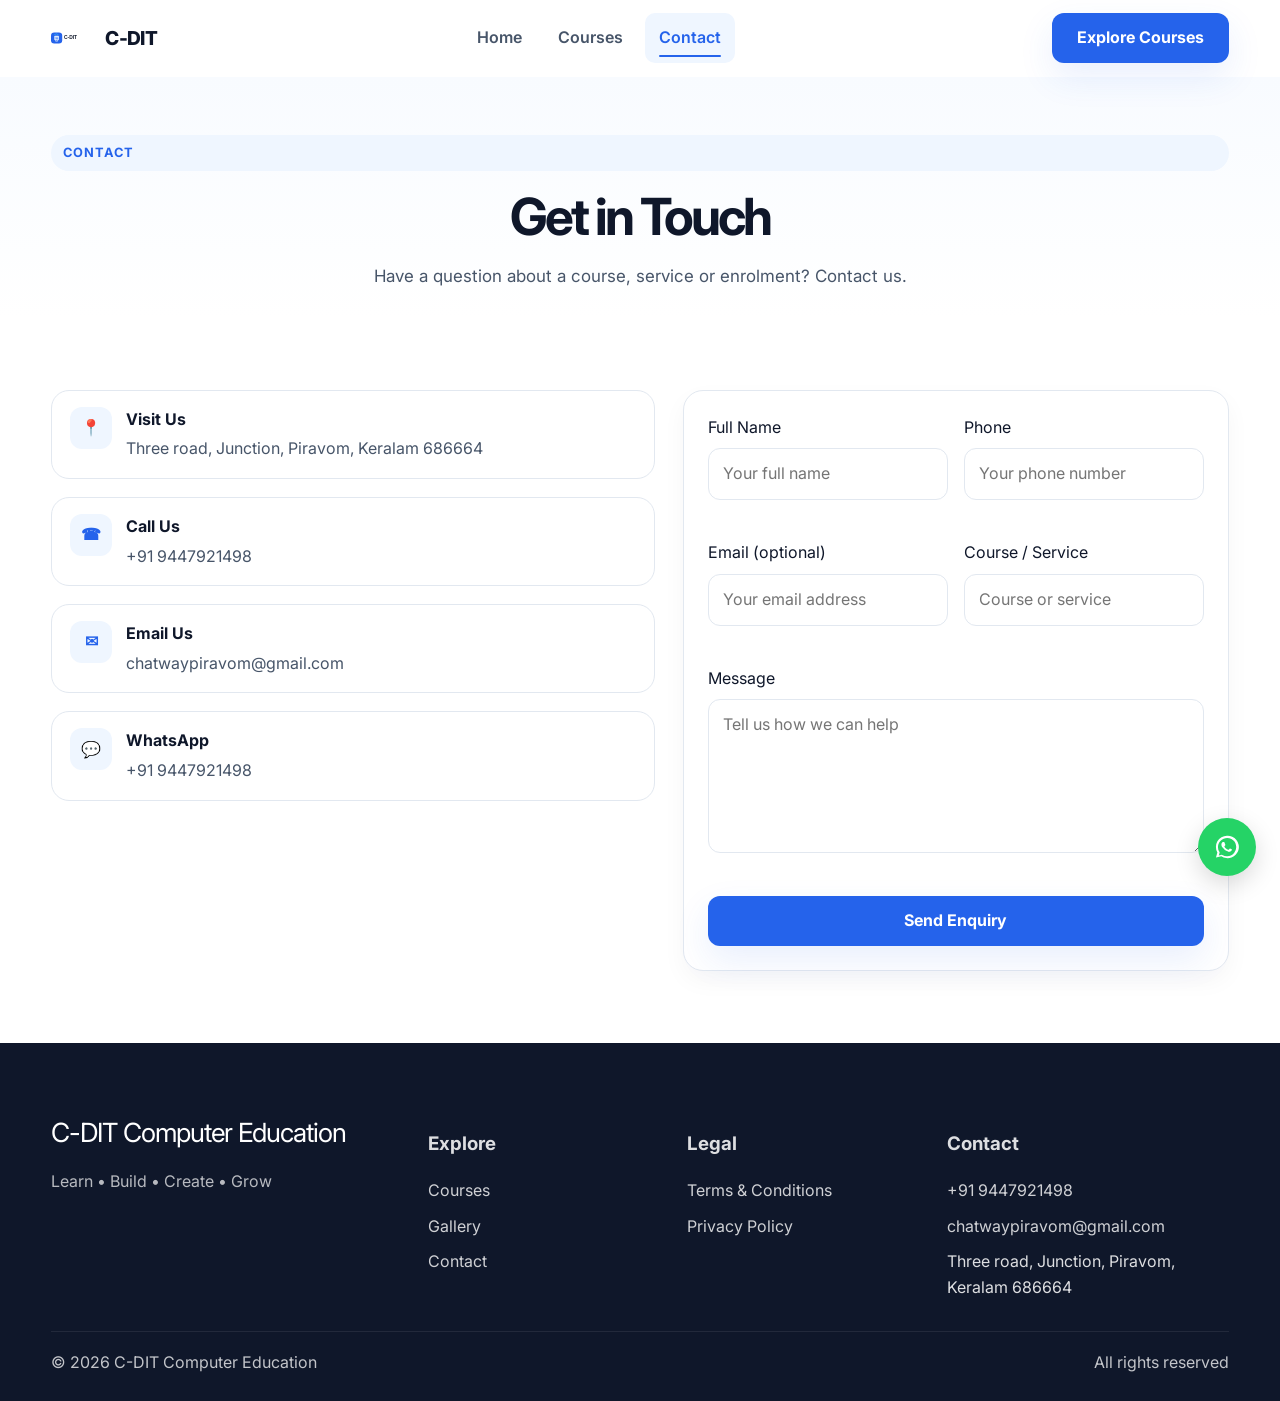
==== commit e4969727: "clean up" ====
--- a/contact/index.html
+++ b/contact/index.html
@@ -18,7 +18,7 @@
         <nav class="nav" aria-label="Main navigation">
           <a href="../index.html">Home</a>
           <a href="../courses/index.html">Courses</a>
-          <a href="../gallery/index.html">Gallery</a>
+        <!--  <a href="../gallery/index.html">Gallery</a>-->
           <a href="index.html" class="active">Contact</a>
         </nav>
         <a href="../courses/index.html" class="btn btn-primary nav-cta">Explore Courses</a>
@@ -28,7 +28,7 @@
         <div class="container mobile-nav-inner">
           <a href="../index.html">Home</a>
           <a href="../courses/index.html">Courses</a>
-          <a href="../gallery/index.html">Gallery</a>
+         <!-- <a href="../gallery/index.html">Gallery</a>-->
           <a href="index.html" class="active">Contact</a>
           <a href="../courses/index.html" class="btn btn-primary">Explore Courses</a>
         </div>
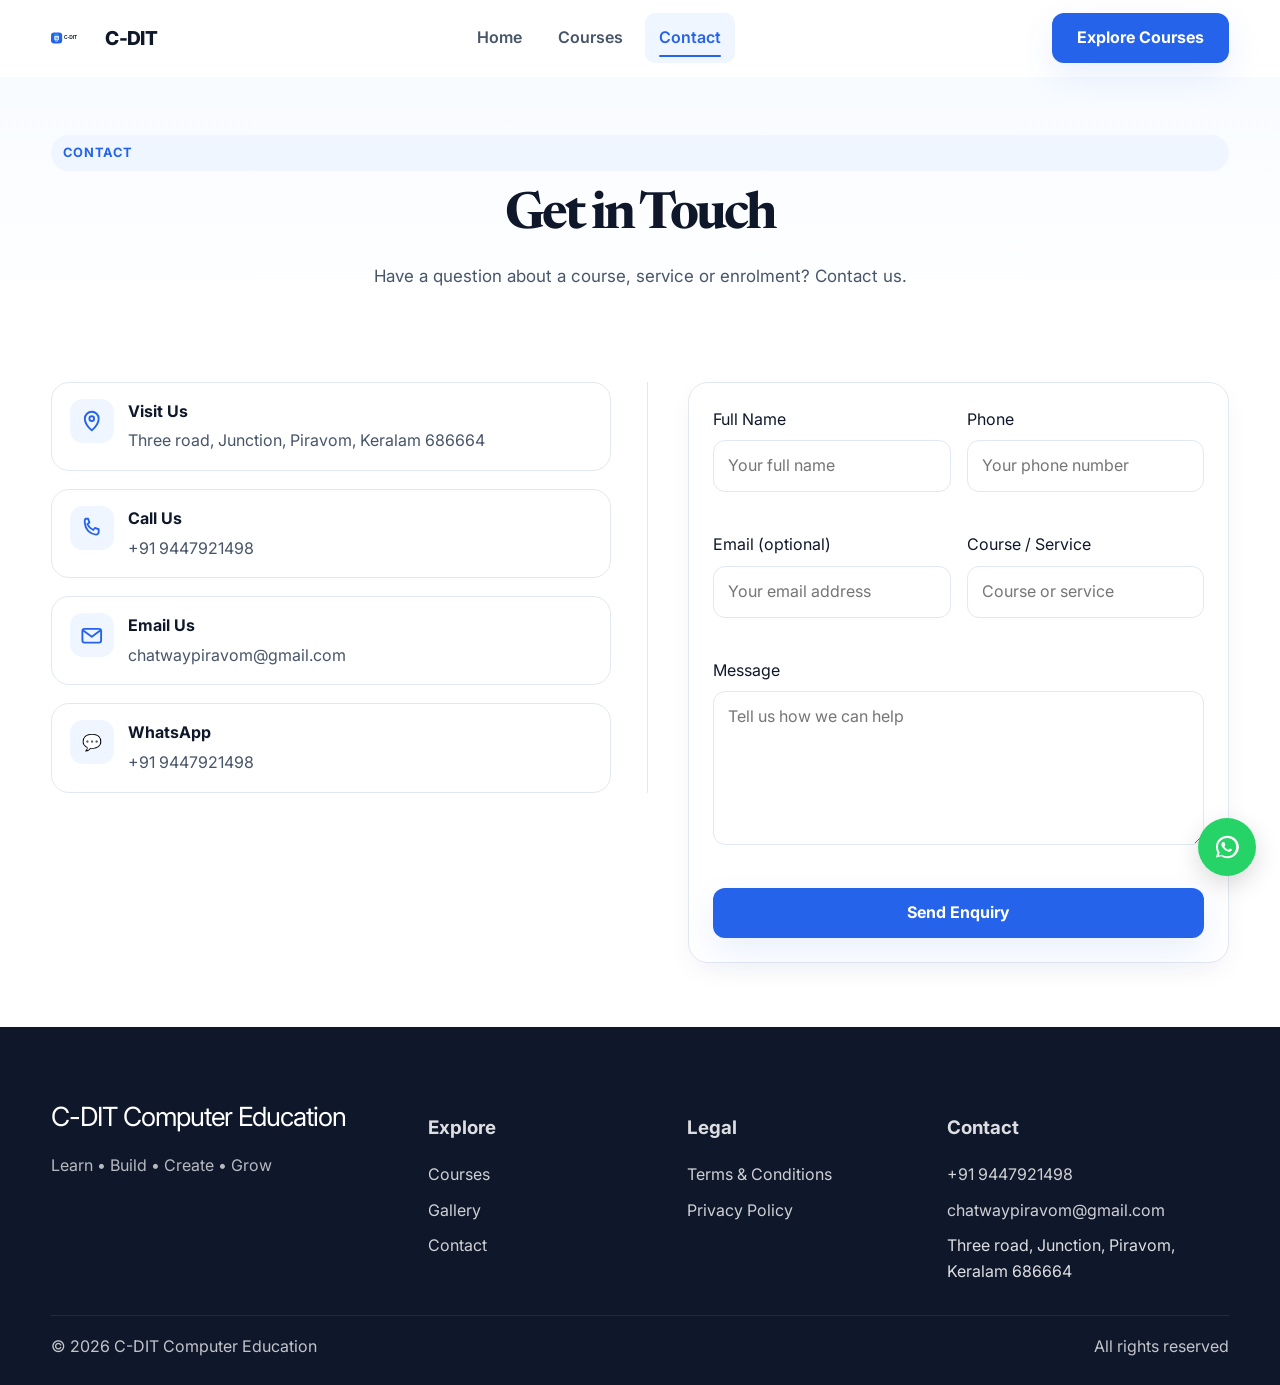
==== commit f4adb4f7: "skjbdvskjdvskj" ====
--- a/contact/index.html
+++ b/contact/index.html
@@ -8,7 +8,7 @@
     <link rel="icon" type="image/svg+xml" href="../assets/logo.svg" />
     <link rel="preconnect" href="https://fonts.googleapis.com" />
     <link rel="preconnect" href="https://fonts.gstatic.com" crossorigin />
-    <link href="https://fonts.googleapis.com/css2?family=Inter:wght@400;500;600;700;800;900&display=swap" rel="stylesheet" />
+    <link href="https://fonts.googleapis.com/css2?family=Inter:wght@400;500;600;700;800;900&family=Newsreader:opsz,wght@6..72,400;6..72,500;6..72,600;6..72,700&display=swap" rel="stylesheet" />
     <link rel="stylesheet" href="../styles.css" />
   </head>
   <body>
@@ -49,21 +49,21 @@
           <div class="contact-grid">
             <div class="contact-list">
               <div class="contact-card">
-                <div class="contact-icon">📍</div>
+                <div class="contact-icon" aria-hidden="true"><svg viewBox="0 0 24 24" fill="none" stroke="currentColor" stroke-width="1.75" stroke-linecap="round" stroke-linejoin="round"><path d="M12 21s6.5-5.7 6.5-11A6.5 6.5 0 0 0 5.5 10c0 5.3 6.5 11 6.5 11z"/><circle cx="12" cy="10" r="2.2"/></svg></div>
                 <div>
                   <strong>Visit Us</strong>
                   <span>Three road, Junction, Piravom, Keralam 686664</span>
                 </div>
               </div>
               <div class="contact-card">
-                <div class="contact-icon">☎</div>
+                <div class="contact-icon" aria-hidden="true"><svg viewBox="0 0 24 24" fill="none" stroke="currentColor" stroke-width="1.75" stroke-linecap="round" stroke-linejoin="round"><path d="M6 3.5h2.6l1.2 3.6-1.9 1.5a11 11 0 0 0 5.5 5.5l1.5-1.9 3.6 1.2V16c0 1.4-1.2 2.5-2.6 2.4C10.3 18 6 13.7 5.6 8.1 5.5 6.7 4.6 5.5 6 3.5z"/></svg></div>
                 <div>
                   <strong>Call Us</strong>
                   <a href="tel:+919447921498">+91 9447921498</a>
                 </div>
               </div>
               <div class="contact-card">
-                <div class="contact-icon">✉</div>
+                <div class="contact-icon" aria-hidden="true"><svg viewBox="0 0 24 24" fill="none" stroke="currentColor" stroke-width="1.75" stroke-linecap="round" stroke-linejoin="round"><rect x="3.2" y="5.5" width="17.6" height="13" rx="2"/><path d="M4 7l8 6 8-6"/></svg></div>
                 <div>
                   <strong>Email Us</strong>
                   <a href="mailto:chatwaypiravom@gmail.com">chatwaypiravom@gmail.com</a>
--- a/styles.css
+++ b/styles.css
@@ -23,6 +23,7 @@
   --radius-md: 16px;
   --radius-lg: 22px;
   --max-width: 1200px;
+  --font-display: 'Newsreader', Georgia, serif;
   --z-navbar: 100;
   --z-whatsapp: 1000;
   --z-modal: 2000;
@@ -42,8 +43,8 @@
 a { color: inherit; text-decoration: none; }
 button, input, select, textarea { font: inherit; }
 .container { max-width: var(--max-width); width: min(92vw, var(--max-width)); margin: 0 auto; }
-.section { padding: 96px 0; }
-.section-small { padding: 72px 0; }
+.section { padding: 92px 0; }
+.section-small { padding: 64px 0; }
 .eyebrow {
   display: inline-flex;
   align-items: center;
@@ -54,7 +55,7 @@
   color: var(--primary);
   font-size: 0.8rem;
   font-weight: 700;
-  letter-spacing: 0.08em;
+  letter-spacing: 0.06em;
   text-transform: uppercase;
 }
 .whatsapp-floating-button {
@@ -93,8 +94,10 @@
   margin: 16px 0 12px;
   font-size: clamp(2rem, 3vw, 3rem);
   line-height: 1.1;
-  letter-spacing: -0.04em;
-}
+  letter-spacing: -0.02em;
+  font-family: var(--font-display);
+}
+h1, h2, .page-hero h1 { font-family: var(--font-display); }
 .section-intro { font-size: 1.06rem; color: var(--text-secondary); max-width: 760px; }
 .btn {
   display: inline-flex;
@@ -116,7 +119,11 @@
   color: white;
   box-shadow: var(--shadow-card);
 }
-.btn-primary:hover, .btn-primary:focus-visible { background: var(--primary-dark); }
+.btn-primary:hover, .btn-primary:focus-visible {
+  background: var(--primary-dark);
+  transform: translateY(-2px);
+  box-shadow: 0 18px 36px rgba(37, 99, 235, 0.18);
+}
 .btn-secondary {
   background: white;
   color: var(--primary);
@@ -173,18 +180,22 @@
   transition: color var(--transition), background var(--transition);
   border-radius: 10px;
 }
-.nav a:hover, .nav a:focus-visible { color: var(--primary); background: var(--primary-pale); }
-.nav a.active { color: var(--primary); background: var(--primary-pale); }
-.nav a.active::after {
+.nav a::after {
   content: "";
   position: absolute;
+  left: 14px;
   bottom: 6px;
-  left: 14px;
-  right: 14px;
+  width: 0;
   height: 2px;
   border-radius: 999px;
   background: var(--primary);
-}
+  transition: width 200ms ease;
+}
+.nav a:hover::after, .nav a:focus-visible::after, .nav a.active::after {
+  width: calc(100% - 28px);
+}
+.nav a:hover, .nav a:focus-visible { color: var(--primary); background: var(--primary-pale); }
+.nav a.active { color: var(--primary); background: var(--primary-pale); }
 .nav-cta {
   margin-left: 10px;
 }
@@ -199,11 +210,36 @@
   cursor: pointer;
 }
 .mobile-nav {
-  display: none;
+  position: absolute;
+  top: 100%;
+  left: 0;
+  right: 0;
+  display: block;
+  max-height: 0;
+  opacity: 0;
+  overflow: hidden;
+  pointer-events: none;
+  background: rgba(255,255,255,0.98);
+  transition: max-height 280ms ease, opacity 200ms ease;
+}
+.mobile-nav::before {
+  content: "";
+  position: fixed;
+  inset: 76px 0 0;
+  z-index: -1;
+  background: rgba(15, 23, 42, 0.28);
+  opacity: 0;
+  pointer-events: none;
+  transition: opacity 200ms ease;
+}
+.mobile-nav.open {
+  max-height: calc(100vh - 76px);
+  opacity: 1;
+  pointer-events: auto;
+  overflow-y: auto;
   border-top: 1px solid var(--border);
-  background: rgba(255,255,255,0.98);
-}
-.mobile-nav.open { display: block; }
+}
+.mobile-nav.open::before { opacity: 1; }
 .mobile-nav-inner { padding: 14px 0 20px; display: grid; gap: 8px; }
 .mobile-nav a { display: block; padding: 12px 14px; border-radius: 10px; color: var(--text-secondary); font-weight: 600; }
 .mobile-nav a.active { background: var(--primary-pale); color: var(--primary); }
@@ -212,7 +248,7 @@
 main { overflow: hidden; }
 .hero {
   padding: 72px 0 44px;
-  background: linear-gradient(180deg, #ffffff 0%, #f8fbff 100%);
+  background: url("assets/ui-assets/patterns/corner-glow.svg") no-repeat center / cover, linear-gradient(180deg, #ffffff 0%, #f8fbff 100%);
 }
 .hero-grid {
   display: grid;
@@ -223,9 +259,10 @@
 .hero-copy { max-width: 620px; }
 .hero h1 {
   margin: 18px 0 18px;
-  font-size: clamp(2.8rem, 5vw, 5rem);
-  line-height: 0.96;
-  letter-spacing: -0.07em;
+  font-size: clamp(2.4rem, 5vw, 3.6rem);
+  line-height: 1.1;
+  letter-spacing: -0.02em;
+  font-family: var(--font-display);
 }
 .hero h1 .gradient-text {
   color: var(--primary);
@@ -246,18 +283,16 @@
 .hero-frame {
   position: relative;
   width: min(100%, 560px);
-  aspect-ratio: 1.08;
-  border-radius: 28px;
-  background: linear-gradient(135deg, #eff6ff 0%, #dbeafe 100%);
-  border: 1px solid rgba(37, 99, 235, 0.08);
-  box-shadow: var(--shadow-soft);
-  overflow: hidden;
-}
-.bg-blobs {
-  position: absolute;
-  inset: 0;
-  background: radial-gradient(circle at 20% 20%, rgba(59,130,246,0.14), transparent 32%), radial-gradient(circle at 75% 30%, rgba(6,182,212,0.12), transparent 30%), radial-gradient(circle at 50% 80%, rgba(56,189,248,0.18), transparent 36%);
-}
+  aspect-ratio: 560 / 480;
+  overflow: visible;
+}
+.hero-illustration {
+  width: 100%;
+  height: auto;
+  animation: hero-float 5s ease-in-out infinite;
+  filter: drop-shadow(0 18px 24px rgba(15, 23, 42, 0.08));
+}
+@keyframes hero-float { 0%, 100% { transform: translateY(0); } 50% { transform: translateY(-6px); } }
 .hero-card {
   position: absolute;
   display: flex;
@@ -272,9 +307,9 @@
   font-weight: 700;
   color: var(--text-primary);
 }
-.card-top { top: 38px; left: 26px; }
-.card-mid { top: 155px; right: 26px; }
-.card-bottom { bottom: 54px; left: 42px; }
+.card-top { top: 10%; left: 6%; }
+.card-mid { bottom: 20%; right: 5%; }
+.card-bottom { bottom: 20%; left: 3%; }
 .hero-icon {
   width: 36px;
   height: 36px;
@@ -285,61 +320,6 @@
   color: var(--primary);
   font-weight: 800;
 }
-.device {
-  position: absolute;
-  left: 50%;
-  bottom: 42px;
-  transform: translateX(-50%);
-  width: min(82%, 440px);
-  border-radius: 20px;
-  background: white;
-  border: 1px solid rgba(148,163,184,0.25);
-  box-shadow: 0 30px 42px rgba(15,23,42,0.12);
-  padding: 18px 18px 14px;
-}
-.device-header {
-  height: 12px;
-  width: 120px;
-  border-radius: 999px;
-  background: linear-gradient(90deg, #dbeafe 0%, #cbd5e1 100%);
-  margin: 0 auto 14px;
-}
-.device-body {
-  background: linear-gradient(180deg, #f8fafc 0%, #eef4ff 100%);
-  border-radius: 16px;
-  padding: 18px 16px 12px;
-}
-.code-bars {
-  display: grid;
-  gap: 10px;
-}
-.code-bar {
-  display: flex;
-  gap: 8px;
-  align-items: center;
-}
-.code-pill {
-  height: 12px; border-radius: 999px; background: linear-gradient(90deg, #93c5fd 0%, #60a5fa 100%);
-}
-.code-pill:nth-child(1) { width: 42%; }
-.code-pill:nth-child(2) { width: 70%; }
-.code-pill:nth-child(3) { width: 64%; }
-.code-pill:nth-child(4) { width: 52%; }
-.lesson-row {
-  display: grid;
-  grid-template-columns: 1fr 1fr;
-  gap: 12px;
-  margin-top: 14px;
-}
-.lesson-box {
-  background: white;
-  border: 1px solid var(--border);
-  border-radius: 12px;
-  padding: 12px;
-}
-.lesson-box .label { display: block; font-size: 0.7rem; text-transform: uppercase; color: var(--text-muted); letter-spacing: 0.08em; }
-.lesson-box strong { display: block; margin-top: 4px; font-size: 1.1rem; }
-
 .marquee-wrap {
   border-top: 1px solid var(--border);
   border-bottom: 1px solid var(--border);
@@ -383,7 +363,12 @@
   .marquee { animation: none; }
 }
 
-.section-header { margin-bottom: 30px; }
+.section-header { margin-bottom: 38px; }
+.textured-section {
+  background-color: var(--surface);
+  background-image: url("assets/ui-assets/patterns/dot-grid.svg");
+  background-size: 22px 22px;
+}
 .course-grid, .service-grid, .why-grid, .gallery-grid, .feature-grid, .info-grid, .stat-grid { display: grid; gap: 22px; }
 .course-grid { grid-template-columns: repeat(3, minmax(0, 1fr)); }
 .service-grid { grid-template-columns: repeat(4, minmax(0, 1fr)); }
@@ -412,12 +397,10 @@
   pointer-events: none;
   filter: drop-shadow(0 4px 5px rgba(15, 23, 42, 0.18));
 }
-.course-card > img:not(.psc-approved-badge) {
-  border-radius: 19px 19px 0 0;
-}
 .course-card:hover { transform: translateY(-4px); border-color: rgba(37,99,235,0.28); box-shadow: var(--shadow-card); }
-.course-card img { width: 100%; height: 240px; object-fit: cover; transition: transform 400ms ease; }
-.course-card:hover img { transform: scale(1.03); }
+.course-card-media { aspect-ratio: 16 / 11; overflow: hidden; border-radius: 19px 19px 0 0; }
+.course-card-media img { width: 100%; height: 100%; object-fit: cover; transition: transform 280ms ease; }
+.course-card:hover .course-card-media img { transform: scale(1.04); }
 .course-card-content { padding: 20px; }
 .course-meta { display: flex; align-items: center; justify-content: space-between; gap: 10px; margin-bottom: 12px; color: var(--text-muted); font-size: 0.78rem; letter-spacing: 0.02em; }
 .badge {
@@ -448,9 +431,21 @@
 
 .service-card, .why-card, .info-card, .stat-card {
   background:white; border:1px solid var(--border); border-radius:20px; padding:24px; box-shadow:0 8px 18px rgba(15,23,42,0.02);
+  transition: transform 280ms ease, box-shadow 280ms ease, border-color 280ms ease;
 }
 .service-card .icon, .why-card .icon {
-  width: 52px; height: 52px; border-radius: 14px; background: var(--primary-pale); color: var(--primary); display: grid; place-items: center; font-size: 1.3rem; margin-bottom: 18px;
+  width: 48px; height: 48px; border-radius: 14px; background: var(--primary-pale); color: var(--primary); display: grid; place-items: center; margin-bottom: 18px;
+  transition: background-color 180ms ease, color 180ms ease;
+}
+.service-card .icon svg, .why-card .icon svg, .contact-icon svg { width: 58%; height: 58%; }
+.service-card:hover, .why-card:hover, .recommended-card:hover {
+  transform: translateY(-4px);
+  box-shadow: var(--shadow-card);
+  border-color: rgba(37, 99, 235, 0.22);
+}
+.service-card:hover .icon, .why-card:hover .icon {
+  background: var(--primary);
+  color: #fff;
 }
 .service-card h3, .why-card h3 { font-size: 1.25rem; }
 
@@ -459,6 +454,7 @@
   background: linear-gradient(135deg, #eff6ff 0%, #ffffff 60%);
 }
 .why-featured .icon { width: 62px; height: 62px; }
+.why-featured .icon svg { width: 58%; height: 58%; }
 
 .gallery-preview { margin-top: 18px; }
 .gallery-grid { grid-template-columns: repeat(12, minmax(0, 1fr)); gap: 18px; }
@@ -468,7 +464,7 @@
 .gallery-item {
   position: relative; overflow: hidden; border-radius: 18px; min-height: 250px; box-shadow: var(--shadow-soft);
 }
-.gallery-item img { width:100%; height:100%; object-fit:cover; transition: transform 400ms ease; }
+.gallery-item img { width:100%; height:100%; aspect-ratio: 4 / 3; object-fit:cover; transition: transform 400ms ease; }
 .gallery-item:hover img { transform: scale(1.04); }
 .gallery-overlay {
   position:absolute; inset:0; background:linear-gradient(180deg, rgba(15,23,42,0.06), rgba(15,23,42,0.52));
@@ -478,18 +474,22 @@
 
 .contact-panel {
   background: linear-gradient(135deg, #eff6ff 0%, #ffffff 100%);
-  border:1px solid var(--border); border-radius:28px; padding:36px; box-shadow: var(--shadow-soft);
+  border:1px solid var(--border); border-radius:28px; padding:44px; box-shadow: var(--shadow-soft);
 }
 .contact-grid {
-  display:grid; grid-template-columns: 1.05fr 0.95fr; gap: 28px; align-items: start;
-}
+  display:grid; grid-template-columns: 1.05fr 0.95fr; gap: 40px; align-items: start;
+}
+.contact-grid > :first-child { padding-right: 36px; border-right: 1px solid var(--border); }
 .contact-list { display:grid; gap:18px; }
 .contact-card {
   background:white; border:1px solid var(--border); border-radius:18px; padding:16px 18px; display:flex; gap:14px; align-items:flex-start;
 }
 .contact-icon {
-  width: 42px; height:42px; border-radius:12px; background:var(--primary-pale); display:grid; place-items: center; color:var(--primary); font-weight:800;
-}
+  flex: 0 0 44px;
+  width: 44px; height:44px; border-radius:13px; background:var(--primary-pale); display:grid; place-items: center; color:var(--primary); font-weight:800;
+  transition: background-color 180ms ease, color 180ms ease;
+}
+.contact-card:hover .contact-icon { background: var(--primary); color: #fff; }
 .contact-card strong { display:block; margin-bottom: 4px; }
 .contact-card span, .contact-card a { color: var(--text-secondary); }
 
@@ -541,6 +541,7 @@
   font-size: clamp(2.2rem, 4vw, 4rem);
   line-height: 1.08;
   letter-spacing: -0.06em;
+  font-family: var(--font-display);
 }
 
 .catalogue-tools {
@@ -586,6 +587,7 @@
 .recommended-card {
   background: linear-gradient(180deg, #ffffff 0%, #f8fbff 100%);
   border:1px solid rgba(37,99,235,0.14); border-radius:20px; padding:20px; box-shadow: 0 12px 24px rgba(37,99,235,0.06);
+  transition: transform 280ms ease, box-shadow 280ms ease, border-color 280ms ease;
 }
 .recommended-card h3 { margin: 8px 0 8px; }
 .recommended-card .mini-meta { display:flex; gap:8px; flex-wrap:wrap; color:var(--text-muted); font-size:0.8rem; }
@@ -606,6 +608,18 @@
 .meta-row span { color: var(--text-secondary); }
 .outcome-list, .module-list, .audience-list { list-style:none; padding:0; margin:14px 0 0; display:grid; gap:12px; }
 .outcome-list li, .module-list li, .audience-list li { display:flex; gap:12px; align-items:flex-start; color: var(--text-secondary); }
+.module-list li {
+  opacity: 0;
+  transform: translateX(-8px);
+  transition: opacity 360ms ease, transform 360ms ease;
+}
+.module-list li.is-visible { opacity: 1; transform: translateX(0); }
+.module-list li:nth-child(1) { transition-delay: 0ms; }
+.module-list li:nth-child(2) { transition-delay: 50ms; }
+.module-list li:nth-child(3) { transition-delay: 100ms; }
+.module-list li:nth-child(4) { transition-delay: 150ms; }
+.module-list li:nth-child(5) { transition-delay: 200ms; }
+.module-list li:nth-child(6) { transition-delay: 250ms; }
 .checkmark { color: var(--success); font-size: 1.3rem; font-weight: 800; }
 .accordion-section { margin-top: 22px; }
 .accordion-item {
@@ -667,6 +681,9 @@
     right: 20px;
     bottom: 20px;
   }
+  .hero-visual { min-height: auto; }
+  .hero-frame { width: min(100%, 520px); }
+  .contact-grid > :first-child { padding-right: 28px; }
   .course-grid { grid-template-columns: repeat(2, minmax(0, 1fr)); }
   .service-grid { grid-template-columns: repeat(2, minmax(0, 1fr)); }
   .why-grid { grid-template-columns: repeat(2, minmax(0, 1fr)); }
@@ -679,16 +696,24 @@
 @media (max-width: 760px) {
   .whatsapp-floating-button {
     right: 16px;
-    bottom: 16px;
+    bottom: calc(16px + env(safe-area-inset-bottom));
     width: 54px;
     height: 54px;
   }
   .whatsapp-floating-button img { width: 26px; height: 26px; }
+  .mobile-nav { display: block; }
   .nav { display:none; }
   .nav-toggle { display:inline-grid; place-items: center; }
-  .section { padding: 74px 0; }
+  .section { padding: 56px 0; }
+  .section-small { padding: 40px 0; }
+  .section-header { margin-bottom: 30px; }
   .hero { padding-top: 36px; }
   .hero h1 { font-size: clamp(2.5rem, 12vw, 4rem); }
+  .hero-card { gap: 7px; padding: 8px 10px; font-size: 0.72rem; border-radius: 11px; }
+  .hero-icon { width: 28px; height: 28px; border-radius: 9px; }
+  .card-top { top: 9%; left: 2%; }
+  .card-mid { bottom: 16%; right: 1%; }
+  .card-bottom { bottom: 16%; left: 0; }
   .hero-actions { flex-direction: column; align-items: stretch; }
   .btn { width: 100%; }
   .course-grid, .service-grid, .why-grid, .recommended-list, .form-grid, .info-grid, .footer-grid { grid-template-columns: 1fr; }
@@ -697,17 +722,34 @@
   .catalogue-tools { flex-direction: column; align-items: stretch; }
   .search-wrap { max-width: none; }
   .filter-row { display:grid; grid-template-columns:1fr; }
-  .contact-panel { padding: 20px 16px; }
+  .contact-panel { padding: 24px 16px; }
+  .contact-grid { gap: 24px; }
+  .contact-grid > :first-child { padding-right: 0; border-right: 0; }
   .legal-document { padding: 22px 18px; }
 }
 
 @media (prefers-reduced-motion: reduce) {
   *, *::before, *::after { animation-duration: 0.01ms !important; animation-iteration-count: 1 !important; transition-duration: 0.01ms !important; scroll-behavior: auto !important; }
+  .hero-illustration { animation: none !important; }
+  .module-list li { opacity: 1; transform: none; transition: none; }
+}
+
+@media (hover: none) {
+  .btn:active, .course-card:active, .recommended-card:active, .service-card:active, .why-card:active {
+    transform: scale(0.97);
+    transition-duration: 100ms;
+  }
 }
 
 /* The course strip is an intentional, continuously moving display. */
 .marquee {
-  animation: marquee-scroll 56s linear infinite !important;
+  animation-name: marquee-scroll !important;
+  animation-timing-function: linear !important;
   animation-duration: 100s !important;
   animation-iteration-count: infinite !important;
 }
+.marquee:hover { animation-play-state: paused !important; }
+
+@media (prefers-reduced-motion: reduce) {
+  .marquee { animation: none !important; }
+}
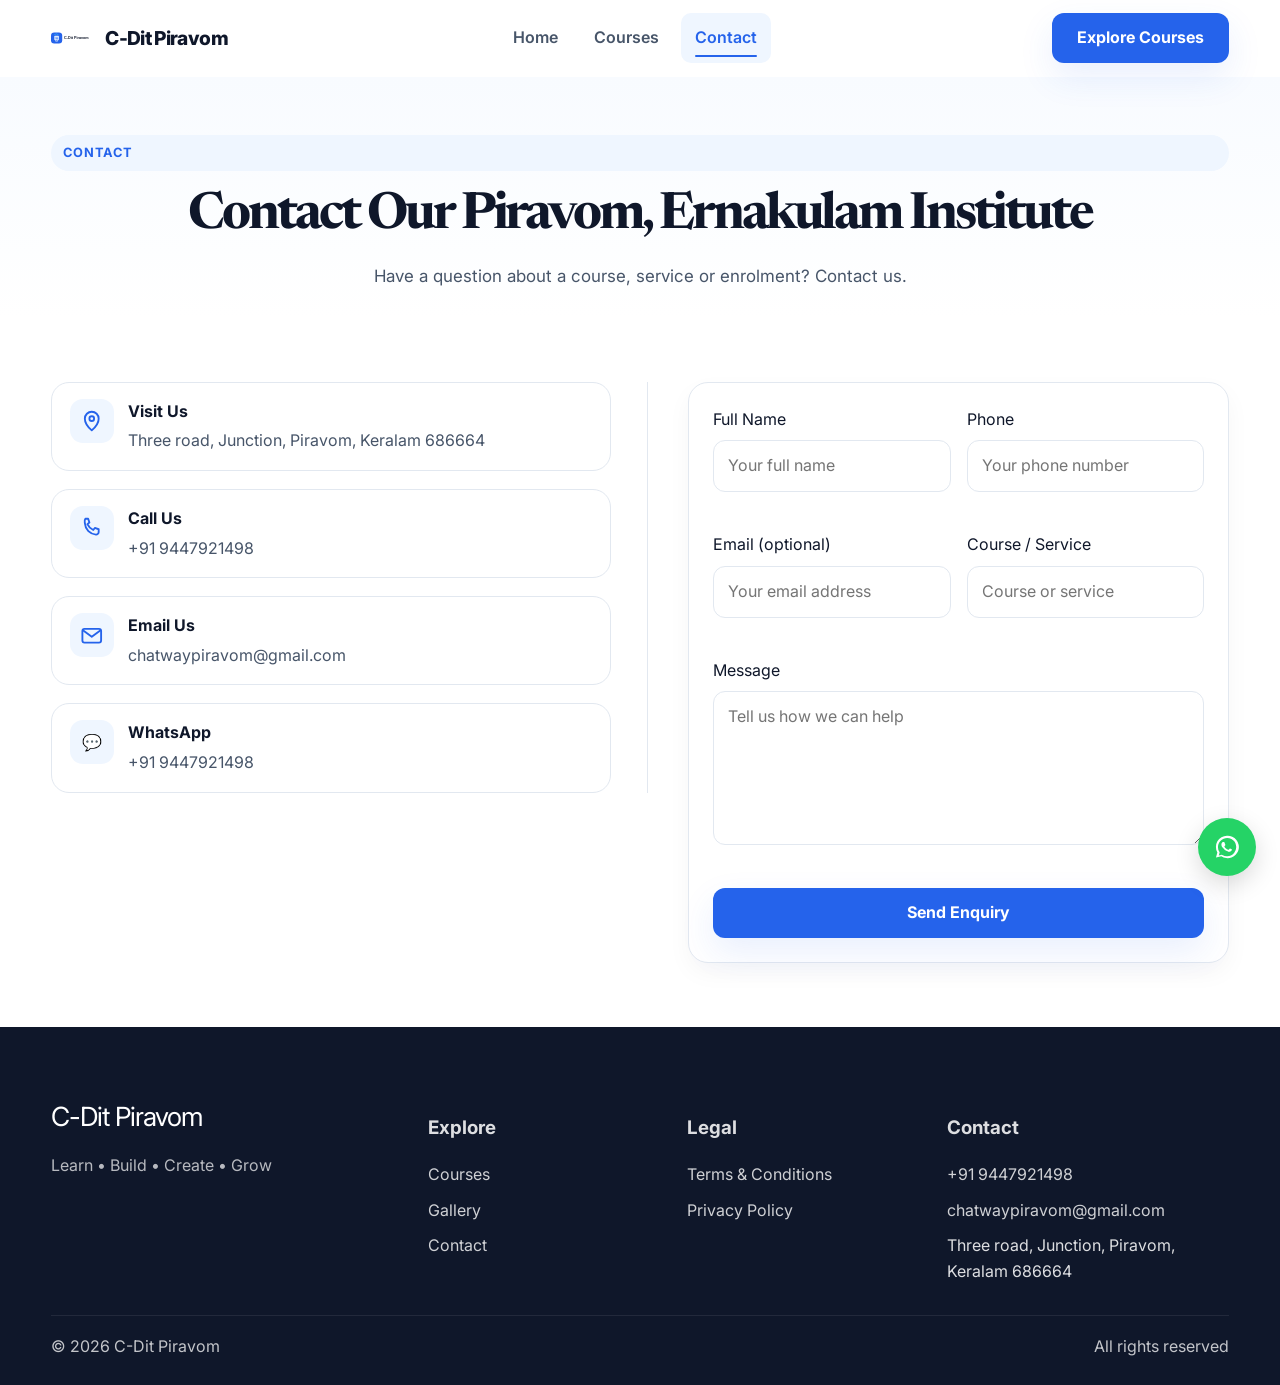
==== commit 2b95fc20: "bfr seo" ====
--- a/contact/index.html
+++ b/contact/index.html
@@ -2,19 +2,20 @@
 <html lang="en">
   <head>
     <meta charset="UTF-8" />
-    <meta name="viewport" content="width=device-width, initial-scale=1.0" />
-    <title>Get in Touch | C-DIT Computer Education</title>
-    <meta name="description" content="Contact C-DIT Computer Education for course information, digital services, and enrolment guidance." />
+    <meta name="viewport" content="width=device-width, initial-scale=1.0, viewport-fit=cover" />
+    <title>Contact C-Dit Piravom | Piravom, Ernakulam</title>
+    <meta name="description" content="Visit C-Dit Piravom at Three road, Junction, Piravom, Ernakulam 686664, or call +91 9447921498 for course enquiries." />
+    <link rel="canonical" href="https://c-ditpiravom.in/contact/" />
     <link rel="icon" type="image/svg+xml" href="../assets/logo.svg" />
     <link rel="preconnect" href="https://fonts.googleapis.com" />
     <link rel="preconnect" href="https://fonts.gstatic.com" crossorigin />
-    <link href="https://fonts.googleapis.com/css2?family=Inter:wght@400;500;600;700;800;900&family=Newsreader:opsz,wght@6..72,400;6..72,500;6..72,600;6..72,700&display=swap" rel="stylesheet" />
+    <link href="https://fonts.googleapis.com/css2?family=Inter:wght@400;600;700;800&family=Newsreader:opsz,wght@6..72,700&display=swap" rel="stylesheet" />
     <link rel="stylesheet" href="../styles.css" />
   </head>
   <body>
     <header class="site-header" id="site-header">
       <div class="container header-inner">
-        <a href="../index.html" class="brand"><img src="../assets/logo.svg" alt="C-DIT logo" class="brand-mark" /><span class="brand-text">C-DIT</span></a>
+        <a href="../index.html" class="brand"><img src="../assets/logo.svg" alt="C-Dit Piravom logo" class="brand-mark" /><span class="brand-text">C-Dit Piravom</span></a>
         <nav class="nav" aria-label="Main navigation">
           <a href="../index.html">Home</a>
           <a href="../courses/index.html">Courses</a>
@@ -39,7 +40,7 @@
       <section class="page-hero page-hero-compact">
         <div class="container page-hero-inner">
           <span class="eyebrow">Contact</span>
-          <h1>Get in Touch</h1>
+          <h1>Contact Our Piravom, Ernakulam Institute</h1>
           <p class="section-intro" style="margin: 0 auto;">Have a question about a course, service or enrolment? Contact us.</p>
         </div>
       </section>
@@ -118,7 +119,7 @@
       <div class="container">
         <div class="footer-grid">
           <div>
-            <div class="footer-brand">C-DIT Computer Education</div>
+            <div class="footer-brand">C-Dit Piravom</div>
             <p class="footer-copy">Learn • Build • Create • Grow</p>
           </div>
           <div>
@@ -145,7 +146,7 @@
             </ul>
           </div>
         </div>
-        <div class="footer-meta"><span>© 2026 C-DIT Computer Education</span><span>All rights reserved</span></div>
+        <div class="footer-meta"><span>© 2026 C-Dit Piravom</span><span>All rights reserved</span></div>
       </div>
     </footer>
 
--- a/styles.css
+++ b/styles.css
@@ -1,4 +1,6 @@
 :root {
+  --safe-top: env(safe-area-inset-top, 0px);
+  --safe-bottom: env(safe-area-inset-bottom, 0px);
   --primary: #2563EB;
   --primary-dark: #1D4ED8;
   --primary-light: #DBEAFE;
@@ -61,7 +63,7 @@
 .whatsapp-floating-button {
   position: fixed;
   right: 24px;
-  bottom: 24px;
+  bottom: calc(24px + var(--safe-bottom));
   z-index: var(--z-whatsapp);
   display: inline-flex;
   align-items: center;
@@ -113,7 +115,11 @@
   cursor: pointer;
 }
 .btn:hover, .btn:focus-visible { transform: translateY(-1px); }
-.btn:focus-visible, .field:focus-visible, .nav-toggle:focus-visible, .chip:focus-visible { outline: 3px solid rgba(37, 99, 235, 0.18); outline-offset: 2px; }
+.btn:focus-visible, .field:focus-visible, .nav-toggle:focus-visible, .chip:focus-visible,
+.mobile-filter-toggle:focus-visible, .filter-sheet-close:focus-visible, .filter-sheet-backdrop:focus-visible {
+  outline: 3px solid rgba(37, 99, 235, 0.18);
+  outline-offset: 2px;
+}
 .btn-primary {
   background: var(--primary);
   color: white;
@@ -140,7 +146,7 @@
 .site-header {
   position: sticky;
   top: 0;
-  z-index: 100;
+  z-index: var(--z-navbar);
   background: rgba(255,255,255,0.92);
   backdrop-filter: blur(12px);
   border-bottom: 1px solid transparent;
@@ -155,7 +161,8 @@
   display: flex;
   align-items: center;
   justify-content: space-between;
-  min-height: 76px;
+  min-height: calc(76px + var(--safe-top));
+  padding-top: var(--safe-top);
   gap: 20px;
 }
 .brand {
@@ -222,28 +229,29 @@
   background: rgba(255,255,255,0.98);
   transition: max-height 280ms ease, opacity 200ms ease;
 }
-.mobile-nav::before {
-  content: "";
-  position: fixed;
-  inset: 76px 0 0;
-  z-index: -1;
-  background: rgba(15, 23, 42, 0.28);
-  opacity: 0;
-  pointer-events: none;
-  transition: opacity 200ms ease;
-}
 .mobile-nav.open {
-  max-height: calc(100vh - 76px);
+  max-height: calc(100dvh - 76px - var(--safe-top));
   opacity: 1;
   pointer-events: auto;
   overflow-y: auto;
   border-top: 1px solid var(--border);
 }
-.mobile-nav.open::before { opacity: 1; }
-.mobile-nav-inner { padding: 14px 0 20px; display: grid; gap: 8px; }
+.mobile-nav-inner { padding: 14px 0 calc(20px + var(--safe-bottom)); display: grid; gap: 8px; }
 .mobile-nav a { display: block; padding: 12px 14px; border-radius: 10px; color: var(--text-secondary); font-weight: 600; }
 .mobile-nav a.active { background: var(--primary-pale); color: var(--primary); }
 .mobile-nav .btn { width: 100%; margin-top: 8px; }
+.mobile-nav-backdrop {
+  position: fixed;
+  inset: 0;
+  z-index: calc(var(--z-navbar) - 1);
+  border: 0;
+  background: rgba(15, 23, 42, 0.4);
+  opacity: 0;
+  visibility: hidden;
+  pointer-events: none;
+  transition: opacity 200ms ease, visibility 200ms ease;
+}
+.mobile-nav-backdrop.open { opacity: 1; visibility: visible; pointer-events: auto; }
 
 main { overflow: hidden; }
 .hero {
@@ -398,8 +406,9 @@
   filter: drop-shadow(0 4px 5px rgba(15, 23, 42, 0.18));
 }
 .course-card:hover { transform: translateY(-4px); border-color: rgba(37,99,235,0.28); box-shadow: var(--shadow-card); }
+/* [NEEDS: responsive image pipeline once real photos are added] */
 .course-card-media { aspect-ratio: 16 / 11; overflow: hidden; border-radius: 19px 19px 0 0; }
-.course-card-media img { width: 100%; height: 100%; object-fit: cover; transition: transform 280ms ease; }
+.course-card-media img { width: 100%; height: 100%; aspect-ratio: 16 / 11; object-fit: cover; transition: transform 280ms ease; }
 .course-card:hover .course-card-media img { transform: scale(1.04); }
 .course-card-content { padding: 20px; }
 .course-meta { display: flex; align-items: center; justify-content: space-between; gap: 10px; margin-bottom: 12px; color: var(--text-muted); font-size: 0.78rem; letter-spacing: 0.02em; }
@@ -466,6 +475,7 @@
 }
 .gallery-item img { width:100%; height:100%; aspect-ratio: 4 / 3; object-fit:cover; transition: transform 400ms ease; }
 .gallery-item:hover img { transform: scale(1.04); }
+.gallery-item:active img { transform: scale(1.02); }
 .gallery-overlay {
   position:absolute; inset:0; background:linear-gradient(180deg, rgba(15,23,42,0.06), rgba(15,23,42,0.52));
   display:flex; align-items:flex-end; justify-content:flex-start; padding:18px; color:white; font-weight:700; letter-spacing:-0.03em;
@@ -555,11 +565,29 @@
 .search-wrap input { padding-left: 42px; }
 .filter-row { display:flex; gap:12px; flex-wrap:wrap; }
 .filter-row .field { min-width: 150px; }
+.mobile-filter-toggle { display:none; }
+.filter-count {
+  display:none;
+  min-width:20px;
+  height:20px;
+  align-items:center;
+  justify-content:center;
+  padding:0 5px;
+  border-radius:999px;
+  background:#fff;
+  color:var(--primary);
+  font-size:0.75rem;
+  line-height:1;
+}
+.filter-count.visible { display:inline-flex; }
+.filter-sheet { display:contents; }
+.filter-sheet-backdrop, .filter-sheet-heading, .filter-sheet-actions { display:none; }
+.filter-sheet-panel { display:contents; }
 .category-tabs {
   display:flex; flex-wrap:wrap; gap:10px; margin: 0 0 26px;
 }
 .category-tab {
-  border:1px solid var(--border); background:white; color:var(--text-secondary); padding:10px 16px; border-radius:999px; font-weight:700; cursor:pointer; transition:all var(--transition);
+  min-height:44px; border:1px solid var(--border); background:white; color:var(--text-secondary); padding:10px 16px; border-radius:999px; font-weight:700; cursor:pointer; transition:all var(--transition);
 }
 .category-tab:hover, .category-tab:focus-visible { border-color: rgba(37,99,235,0.25); color: var(--primary); }
 .category-tab.active {
@@ -596,7 +624,7 @@
   display:grid; grid-template-columns: 1.1fr 0.9fr; gap:28px; align-items:start; padding-top:12px;
 }
 .course-detail-visual { position:relative; }
-.course-detail-visual img { width:100%; height:480px; object-fit:cover; border-radius:24px; box-shadow: var(--shadow-soft); }
+.course-detail-visual img { width:100%; height:auto; aspect-ratio:4 / 3; object-fit:cover; border-radius:24px; box-shadow: var(--shadow-soft); }
 .course-detail-card {
   background:white; border:1px solid var(--border); border-radius:24px; padding:24px; box-shadow: var(--shadow-soft);
 }
@@ -639,11 +667,13 @@
 
 .gallery-page .toolbar { display:flex; gap:12px; flex-wrap:wrap; justify-content:center; margin-bottom: 30px; }
 .chip {
-  background: white; border:1px solid var(--border); color: var(--text-secondary); padding: 10px 14px; border-radius:999px; font-weight:600; cursor:pointer;
+  min-height:44px; background: white; border:1px solid var(--border); color: var(--text-secondary); padding: 10px 14px; border-radius:999px; font-weight:600; cursor:pointer;
 }
 .chip.active { background: var(--primary-pale); border-color: rgba(37,99,235,0.2); color: var(--primary); }
 .gallery-masonry { columns: 3 240px; column-gap: 18px; }
 .gallery-masonry .gallery-item { break-inside: avoid; margin-bottom: 18px; min-height: 220px; }
+.link-arrow { display:inline-flex; transition: color 120ms ease, text-decoration-color 120ms ease; }
+.link-arrow:hover, .link-arrow:focus-visible, .link-arrow:active { color:var(--primary-dark); text-decoration:underline; text-underline-offset:3px; }
 
 .lightbox {
   position: fixed; inset: 0; background: rgba(15, 23, 42, 0.78); display:none; align-items:center; justify-content:center; padding:20px; z-index: var(--z-modal);
@@ -679,7 +709,7 @@
 @media (max-width: 1030px) {
   .whatsapp-floating-button {
     right: 20px;
-    bottom: 20px;
+    bottom: calc(20px + var(--safe-bottom));
   }
   .hero-visual { min-height: auto; }
   .hero-frame { width: min(100%, 520px); }
@@ -696,18 +726,21 @@
 @media (max-width: 760px) {
   .whatsapp-floating-button {
     right: 16px;
-    bottom: calc(16px + env(safe-area-inset-bottom));
+    bottom: calc(16px + var(--safe-bottom));
     width: 54px;
     height: 54px;
   }
   .whatsapp-floating-button img { width: 26px; height: 26px; }
   .mobile-nav { display: block; }
   .nav { display:none; }
+  .nav-cta { display:none; }
   .nav-toggle { display:inline-grid; place-items: center; }
   .section { padding: 56px 0; }
   .section-small { padding: 40px 0; }
   .section-header { margin-bottom: 30px; }
   .hero { padding-top: 36px; }
+  .hero-grid { gap: 28px; }
+  .hero-visual { order: 1; }
   .hero h1 { font-size: clamp(2.5rem, 12vw, 4rem); }
   .hero-card { gap: 7px; padding: 8px 10px; font-size: 0.72rem; border-radius: 11px; }
   .hero-icon { width: 28px; height: 28px; border-radius: 9px; }
@@ -719,13 +752,85 @@
   .course-grid, .service-grid, .why-grid, .recommended-list, .form-grid, .info-grid, .footer-grid { grid-template-columns: 1fr; }
   .gallery-grid { grid-template-columns: 1fr; }
   .gallery-item.large, .gallery-item.medium, .gallery-item.small { grid-column: auto; }
-  .catalogue-tools { flex-direction: column; align-items: stretch; }
-  .search-wrap { max-width: none; }
-  .filter-row { display:grid; grid-template-columns:1fr; }
+  .catalogue-tools { flex-direction: row; flex-wrap: nowrap; align-items: center; gap: 8px; }
+  .search-wrap { max-width: none; min-width: 0; }
+  .mobile-filter-toggle {
+    display:inline-flex;
+    flex:0 0 auto;
+    min-height:48px;
+    align-items:center;
+    justify-content:center;
+    gap:8px;
+    padding:0 13px;
+    border:1px solid var(--border);
+    border-radius:12px;
+    background:#fff;
+    color:var(--text-primary);
+    font-weight:700;
+    cursor:pointer;
+  }
+  .filter-sheet {
+    position:fixed;
+    inset:0;
+    z-index:1500;
+    display:block;
+    pointer-events:none;
+  }
+  .filter-sheet.open { pointer-events:auto; }
+  .filter-sheet-backdrop {
+    position:absolute;
+    inset:0;
+    display:block;
+    width:100%;
+    height:100%;
+    border:0;
+    background:rgba(15,23,42,0.48);
+    opacity:0;
+    transition:opacity 220ms ease;
+  }
+  .filter-sheet.open .filter-sheet-backdrop { opacity:1; }
+  .filter-sheet-panel {
+    position:absolute;
+    left:0;
+    right:0;
+    bottom:0;
+    display:block;
+    max-height:min(82dvh, 680px);
+    overflow-y:auto;
+    overscroll-behavior:contain;
+    padding:22px 20px calc(20px + var(--safe-bottom));
+    border-radius:22px 22px 0 0;
+    background:#fff;
+    box-shadow:0 -12px 36px rgba(15,23,42,0.16);
+    transform:translateY(105%);
+    transition:transform 260ms ease;
+  }
+  .filter-sheet.open .filter-sheet-panel { transform:translateY(0); }
+  .filter-sheet-heading { display:flex; align-items:center; justify-content:space-between; margin-bottom:18px; }
+  .filter-sheet-heading h2 { margin:0; font-size:1.4rem; font-family:var(--font-display); }
+  .filter-sheet-close { width:44px; height:44px; border:0; border-radius:50%; background:var(--surface-alt); color:var(--text-primary); font-size:1.6rem; cursor:pointer; }
+  .filter-row { display:grid; grid-template-columns:1fr; gap:12px; }
+  .filter-row .field { min-width:0; }
+  .filter-sheet-actions { display:grid; grid-template-columns:1fr 1fr; gap:12px; margin-top:20px; }
+  .filter-sheet-actions .btn { width:100%; }
   .contact-panel { padding: 24px 16px; }
   .contact-grid { gap: 24px; }
   .contact-grid > :first-child { padding-right: 0; border-right: 0; }
   .legal-document { padding: 22px 18px; }
+  .gallery-masonry { columns:1; }
+}
+
+@media (max-width: 400px) {
+  .section { padding:52px 0; }
+  .section-small { padding:36px 0; }
+  .hero h1 { margin:12px 0; font-size:clamp(2.15rem, 10.5vw, 2.8rem); }
+  .hero p { margin-bottom:18px; font-size:1rem; }
+  .contact-panel { padding:20px 14px; }
+  .enquiry-form { padding:18px 16px; }
+  .course-card-content, .recommended-card, .service-card, .why-card, .info-card, .stat-card { padding:18px; }
+  .catalogue-tools { gap:7px; }
+  .mobile-filter-toggle { padding:0 10px; font-size:0.92rem; }
+  .filter-sheet-panel { padding-left:16px; padding-right:16px; }
 }
 
 @media (prefers-reduced-motion: reduce) {
@@ -735,10 +840,19 @@
 }
 
 @media (hover: none) {
-  .btn:active, .course-card:active, .recommended-card:active, .service-card:active, .why-card:active {
+  .btn:active, .course-card:active, .recommended-card:active, .service-card:active, .why-card:active,
+  .category-tab:active, .chip:active, .link-arrow:active, .nav-toggle:active,
+  .mobile-filter-toggle:active, .filter-sheet-close:active, .filter-sheet-actions .btn:active {
     transform: scale(0.97);
     transition-duration: 100ms;
   }
+  .category-tab:active, .chip:active, .link-arrow:active, .nav a:active, .footer-list a:active {
+    color:var(--primary-dark);
+  }
+  .mobile-nav a:active { background:var(--primary-pale); color:var(--primary); }
+  .gallery-item:active { filter:brightness(0.94); }
+  .accordion-header:active { background:var(--surface-alt); }
+  .lightbox-close:active, .lightbox-prev:active, .lightbox-next:active { background:rgba(15,23,42,0.9); }
 }
 
 /* The course strip is an intentional, continuously moving display. */
@@ -748,8 +862,25 @@
   animation-duration: 100s !important;
   animation-iteration-count: infinite !important;
 }
+.marquee-wrap.is-offscreen .marquee { animation-play-state:paused !important; }
 .marquee:hover { animation-play-state: paused !important; }
 
 @media (prefers-reduced-motion: reduce) {
   .marquee { animation: none !important; }
 }
+
+/* ============================
+   Cursor-parallax utility
+   Add class="cursorT" to any element to opt it in.
+   No HTML currently uses this — see script.js for the behavior.
+   ============================ */
+.cursorT {
+  transition: transform 0.2s cubic-bezier(0.2, 0.8, 0.2, 1);
+  will-change: transform;
+}
+
+@media (prefers-reduced-motion: reduce) {
+  .cursorT {
+    transition: none !important;
+  }
+}
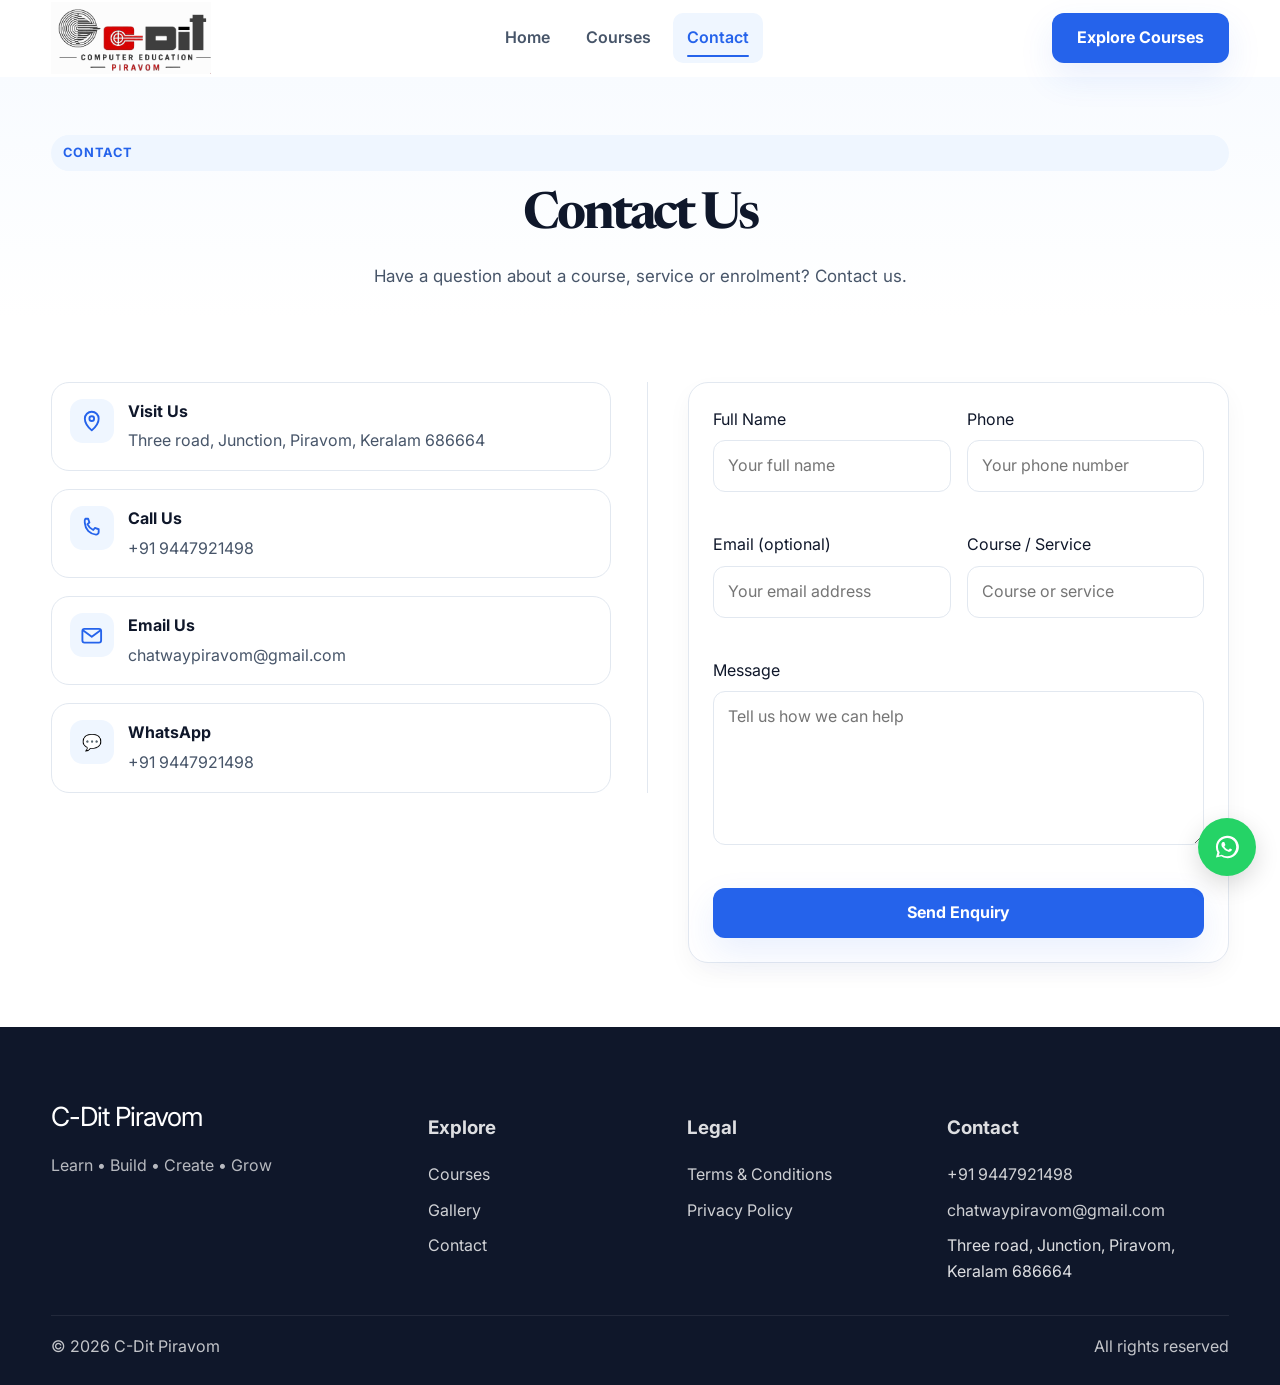
==== commit 898af7e3: "logo fixed" ====
--- a/contact/index.html
+++ b/contact/index.html
@@ -15,7 +15,7 @@
   <body>
     <header class="site-header" id="site-header">
       <div class="container header-inner">
-        <a href="../index.html" class="brand"><img src="../assets/logo.svg" alt="C-Dit Piravom logo" class="brand-mark" /><span class="brand-text">C-Dit Piravom</span></a>
+        <a href="../index.html" class="brand" aria-label="C-Dit Piravom home"><img src="../assets/main_logo.png" alt="C-Dit Piravom" class="brand-mark" /></a>
         <nav class="nav" aria-label="Main navigation">
           <a href="../index.html">Home</a>
           <a href="../courses/index.html">Courses</a>
@@ -40,7 +40,7 @@
       <section class="page-hero page-hero-compact">
         <div class="container page-hero-inner">
           <span class="eyebrow">Contact</span>
-          <h1>Contact Our Piravom, Ernakulam Institute</h1>
+          <h1>Contact Us</h1>
           <p class="section-intro" style="margin: 0 auto;">Have a question about a course, service or enrolment? Contact us.</p>
         </div>
       </section>
--- a/styles.css
+++ b/styles.css
@@ -165,6 +165,9 @@
   padding-top: var(--safe-top);
   gap: 20px;
 }
+.home-page .header-inner {
+  min-height: calc(99px + var(--safe-top));
+}
 .brand {
   display: inline-flex;
   align-items: center;
@@ -172,8 +175,18 @@
   font-weight: 800;
   letter-spacing: -0.04em;
 }
-.brand-mark { width: 42px; height: 42px; border-radius: 12px; }
+.brand-mark {
+  width: 160px;
+  height: auto;
+  aspect-ratio: 462 / 209;
+  border-radius: 0;
+  object-fit: contain;
+  flex: 0 0 auto;
+}
 .brand-text { font-size: 1.2rem; }
+.home-page .brand-mark {
+  width: 180px;
+}
 .nav {
   display: flex;
   align-items: center;
@@ -256,7 +269,7 @@
 main { overflow: hidden; }
 .hero {
   padding: 72px 0 44px;
-  background: url("assets/ui-assets/patterns/corner-glow.svg") no-repeat center / cover, linear-gradient(180deg, #ffffff 0%, #f8fbff 100%);
+  background: url("assets/landingpagebg.png") no-repeat center / cover;
 }
 .hero-grid {
   display: grid;
@@ -331,7 +344,7 @@
 .marquee-wrap {
   border-top: 1px solid var(--border);
   border-bottom: 1px solid var(--border);
-  background: var(--surface);
+  background: var(--primary);
   overflow: hidden;
 }
 .marquee-wrap > .container {
@@ -346,12 +359,12 @@
   width: max-content;
   white-space: nowrap;
   padding: 18px 0;
-  animation: marquee-scroll 56s linear infinite;
+  animation: marquee-scroll 100s linear infinite;
   animation-iteration-count: infinite;
   will-change: transform;
 }
 .marquee:hover { animation-play-state: paused; }
-.marquee span {
+.marquee-item {
   display: inline-flex;
   align-items: center;
   gap: 8px;
@@ -362,7 +375,17 @@
   color: var(--text-secondary);
   font-weight: 600;
 }
-.marquee-dot { width: 8px; height: 8px; border-radius: 999px; background: var(--primary); }
+.marquee-icon {
+  display: inline-flex;
+  align-items: center;
+  justify-content: center;
+  width: 1em;
+  height: 1em;
+  color: var(--primary);
+  font-size: 1rem;
+  line-height: 1;
+  flex: 0 0 1em;
+}
 @keyframes marquee-scroll {
   from { transform: translate3d(0, 0, 0); }
   to { transform: translate3d(-50%, 0, 0); }
@@ -724,6 +747,11 @@
 }
 
 @media (max-width: 760px) {
+  .home-page .header-inner {
+    min-height: calc(99px + var(--safe-top));
+  }
+  .brand-mark { width: 140px; }
+  .home-page .brand-mark { width: 150px; }
   .whatsapp-floating-button {
     right: 16px;
     bottom: calc(16px + var(--safe-bottom));
@@ -855,18 +883,14 @@
   .lightbox-close:active, .lightbox-prev:active, .lightbox-next:active { background:rgba(15,23,42,0.9); }
 }
 
-/* The course strip is an intentional, continuously moving display. */
-.marquee {
-  animation-name: marquee-scroll !important;
-  animation-timing-function: linear !important;
-  animation-duration: 100s !important;
-  animation-iteration-count: infinite !important;
-}
-.marquee-wrap.is-offscreen .marquee { animation-play-state:paused !important; }
-.marquee:hover { animation-play-state: paused !important; }
+/* Pause the course strip when it is not useful to animate. */
+.marquee-wrap.is-offscreen .marquee,
+.marquee:hover { animation-play-state: paused; }
 
 @media (prefers-reduced-motion: reduce) {
   .marquee { animation: none !important; }
+  .marquee-wrap,
+  .marquee-wrap > .container { overflow-x: auto; }
 }
 
 /* ============================
@@ -875,8 +899,9 @@
    No HTML currently uses this — see script.js for the behavior.
    ============================ */
 .cursorT {
-  transition: transform 0.2s cubic-bezier(0.2, 0.8, 0.2, 1);
-  will-change: transform;
+  translate: var(--cursor-parallax-x, 0px) var(--cursor-parallax-y, 0px);
+  transition: translate 0.2s cubic-bezier(0.2, 0.8, 0.2, 1);
+  will-change: translate;
 }
 
 @media (prefers-reduced-motion: reduce) {
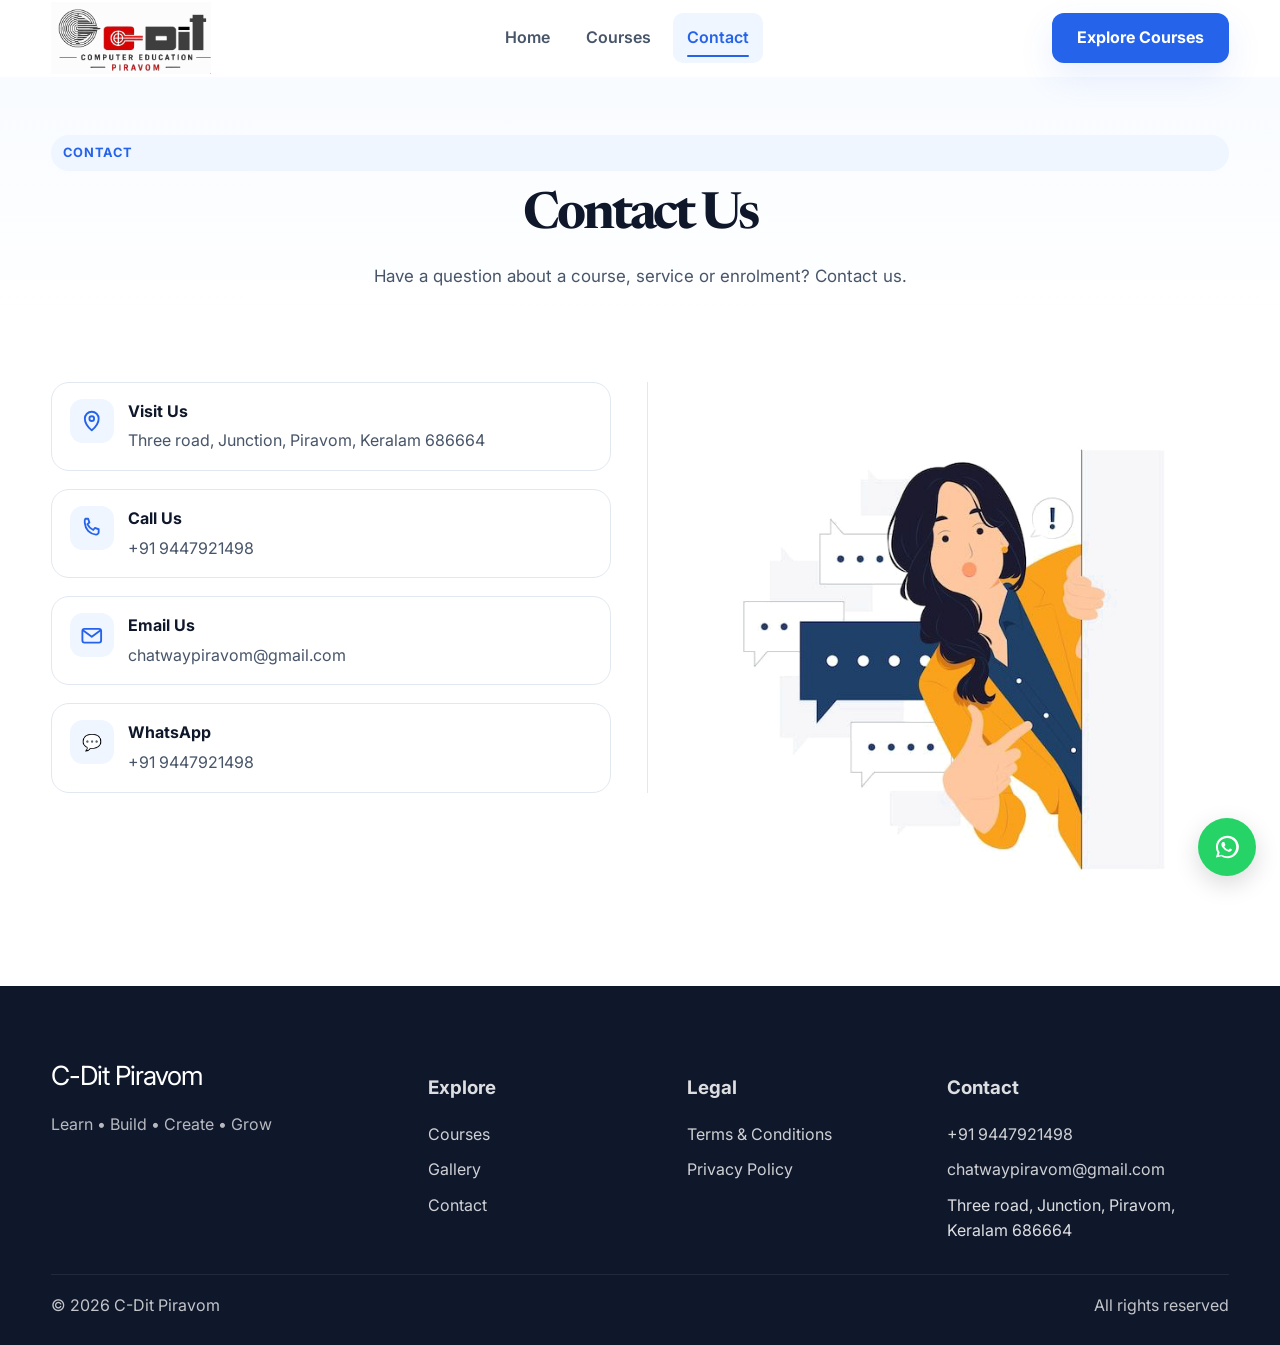
==== commit eacdb643: "contact section image set." ====
--- a/contact/index.html
+++ b/contact/index.html
@@ -79,7 +79,7 @@
               </div>
             </div>
 
-            <form class="enquiry-form" id="contact-form" novalidate>
+            <!-- <form class="enquiry-form" id="contact-form" novalidate>
               <div class="form-grid">
                 <div class="field-group">
                   <label for="contact-name">Full Name</label>
@@ -109,7 +109,8 @@
               </div>
               <button type="submit" class="btn btn-primary" style="margin-top: 18px; width: 100%;">Send Enquiry</button>
               <div class="form-success" id="contact-success">Thanks! Your message has been prepared. Please use the contact details above for direct follow-up.</div>
-            </form>
+            </form> -->
+            <img class="enquiry-image" src="../assets/enquirenow.png" alt="Enquire now" width="626" height="626" />
           </div>
         </div>
       </section>
@@ -152,37 +153,41 @@
 
     <script src="../script.js"></script>
     <script>
-      const validateField = (fieldName, value) => {
-        const actual = (value || '').trim();
-        if (fieldName === 'name' && actual.length < 2) return 'Please enter your name.';
-        if (fieldName === 'phone' && actual.length < 7) return 'Please enter a valid phone number.';
-        if (fieldName === 'course' && actual.length < 2) return 'Please tell us which course or service you need.';
-        if (fieldName === 'message' && actual.length < 10) return 'Please add a short message.';
-        if (fieldName === 'email' && actual && !/^[^\s@]+@[^\s@]+\.[^\s@]+$/.test(actual)) return 'Please enter a valid email address.';
-        return '';
-      };
-      const contactForm = document.getElementById('contact-form');
-      const successBox = document.getElementById('contact-success');
-      contactForm.addEventListener('submit', (event) => {
-        event.preventDefault();
-        const entries = new FormData(contactForm);
-        let hasError = false;
-        [...entries.keys()].forEach((key) => {
-          const value = String(entries.get(key) || '');
-          const message = validateField(key, value);
-          const input = document.querySelector(`[name="${key}"]`);
-          const errorNode = document.querySelector(`[data-error-for="${key}"]`);
-          if (input) input.classList.toggle('invalid', Boolean(message));
-          if (errorNode) errorNode.textContent = message;
-          if (message) hasError = true;
-        });
-        if (hasError) {
-          successBox.classList.remove('visible');
-          return;
+      (() => {
+        const validateField = (fieldName, value) => {
+          const actual = (value || '').trim();
+          if (fieldName === 'name' && actual.length < 2) return 'Please enter your name.';
+          if (fieldName === 'phone' && actual.length < 7) return 'Please enter a valid phone number.';
+          if (fieldName === 'course' && actual.length < 2) return 'Please tell us which course or service you need.';
+          if (fieldName === 'message' && actual.length < 10) return 'Please add a short message.';
+          if (fieldName === 'email' && actual && !/^[^\s@]+@[^\s@]+\.[^\s@]+$/.test(actual)) return 'Please enter a valid email address.';
+          return '';
+        };
+        const contactForm = document.getElementById('contact-form');
+        const successBox = document.getElementById('contact-success');
+        if (contactForm) {
+          contactForm.addEventListener('submit', (event) => {
+            event.preventDefault();
+            const entries = new FormData(contactForm);
+            let hasError = false;
+            [...entries.keys()].forEach((key) => {
+              const value = String(entries.get(key) || '');
+              const message = validateField(key, value);
+              const input = document.querySelector(`[name="${key}"]`);
+              const errorNode = document.querySelector(`[data-error-for="${key}"]`);
+              if (input) input.classList.toggle('invalid', Boolean(message));
+              if (errorNode) errorNode.textContent = message;
+              if (message) hasError = true;
+            });
+            if (hasError) {
+              successBox.classList.remove('visible');
+              return;
+            }
+            successBox.classList.add('visible');
+            contactForm.reset();
+          });
         }
-        successBox.classList.add('visible');
-        contactForm.reset();
-      });
+      })();
     </script>
   </body>
 </html>
--- a/styles.css
+++ b/styles.css
@@ -528,6 +528,12 @@
 
 .enquiry-form {
   background:white; border:1px solid var(--border); border-radius:20px; padding:24px; box-shadow:0 10px 24px rgba(15,23,42,0.04);
+}
+.enquiry-image {
+  display: block;
+  width: 100%;
+  height: auto;
+  border-radius: 20px;
 }
 .form-grid { display:grid; grid-template-columns: repeat(2, minmax(0,1fr)); gap: 16px; }
 .field-group { display:grid; gap:8px; }
